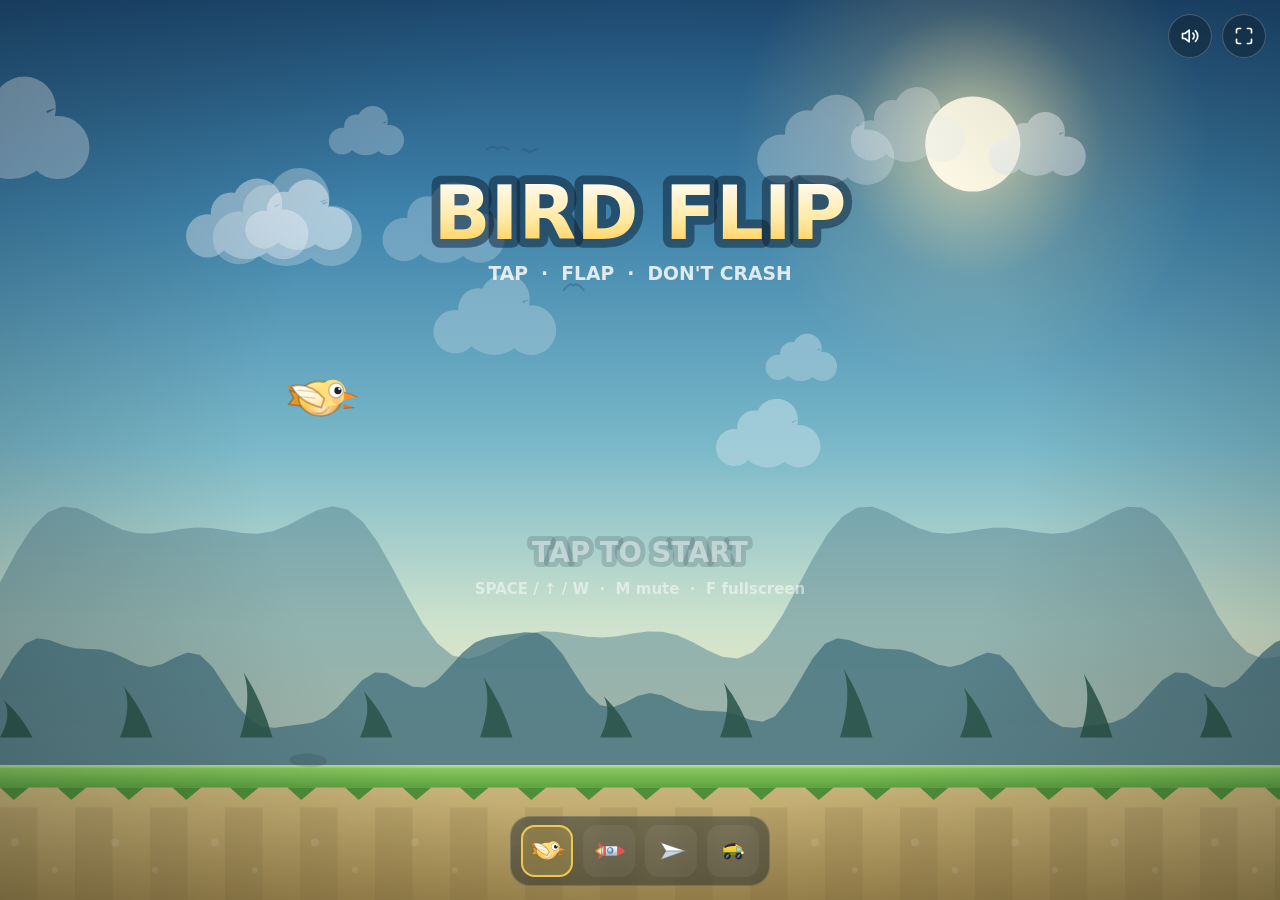
==== index.html @ 8ccc622d "feat: floaty glide physics — gentle sink, small taps hold altitude" ====
<!DOCTYPE html>
<html lang="en">
<head>
<meta charset="utf-8" />
<meta name="viewport" content="width=device-width, initial-scale=1, maximum-scale=1, user-scalable=no, viewport-fit=cover" />
<meta name="theme-color" content="#0d1b2a" />
<meta name="apple-mobile-web-app-capable" content="yes" />
<meta name="mobile-web-app-capable" content="yes" />
<meta name="apple-mobile-web-app-status-bar-style" content="black-translucent" />
<title>Bird Flip</title>
<style>
  * { margin: 0; padding: 0; box-sizing: border-box; -webkit-tap-highlight-color: transparent; }
  html, body {
    width: 100%; height: 100%; overflow: hidden;
    background: #0d1b2a; position: fixed; inset: 0;
    overscroll-behavior: none; touch-action: none;
    font-family: ui-rounded, "Segoe UI", system-ui, -apple-system, sans-serif;
    user-select: none; -webkit-user-select: none;
  }
  canvas#game { display: block; position: absolute; inset: 0; width: 100%; height: 100%; touch-action: none; }

  .ui {
    position: absolute; top: 0; right: 0; z-index: 5; display: flex; gap: 10px;
    padding: calc(env(safe-area-inset-top, 0px) + 14px) calc(env(safe-area-inset-right, 0px) + 14px) 0 0;
  }
  .btn {
    width: 44px; height: 44px; border-radius: 50%;
    border: 1px solid rgba(255,255,255,.22);
    background: rgba(12, 24, 38, .42);
    backdrop-filter: blur(10px); -webkit-backdrop-filter: blur(10px);
    color: #fff; display: grid; place-items: center; cursor: pointer; padding: 0;
    transition: transform .12s ease, background .2s ease;
  }
  .btn:hover { background: rgba(12, 24, 38, .62); }
  .btn:active { transform: scale(.92); }
  .btn svg { width: 20px; height: 20px; display: block; }
  .btn .off { display: none; }
  .btn.muted .on { display: none; }
  .btn.muted .off { display: block; }

  /* character picker */
  #skins {
    position: absolute; z-index: 6; left: 50%; transform: translateX(-50%);
    bottom: calc(env(safe-area-inset-bottom, 0px) + 14px);
    display: flex; gap: 10px; padding: 8px 10px;
    border-radius: 20px;
    background: rgba(10, 24, 40, .42);
    border: 1px solid rgba(255,255,255,.16);
    backdrop-filter: blur(10px); -webkit-backdrop-filter: blur(10px);
    transition: opacity .25s ease, transform .25s ease;
  }
  #skins.hidden { opacity: 0; pointer-events: none; transform: translateX(-50%) translateY(12px); }
  #skins button {
    width: 52px; height: 52px; padding: 0; border: none; border-radius: 14px;
    background: rgba(255,255,255,.06); cursor: pointer;
    display: grid; place-items: center;
    transition: background .18s ease, box-shadow .18s ease, transform .12s ease;
  }
  #skins button canvas { width: 46px; height: 46px; display: block; }
  #skins button:active { transform: scale(.94); }
  #skins button.active {
    background: rgba(255, 214, 87, .22);
    box-shadow: inset 0 0 0 2px rgba(255, 214, 87, .85);
  }
</style>
</head>
<body>
<canvas id="game"></canvas>

<div class="ui">
  <button class="btn" id="soundBtn" aria-label="Toggle sound" title="Sound (M)">
    <svg class="on" viewBox="0 0 24 24" fill="none" stroke="currentColor" stroke-width="2" stroke-linecap="round" stroke-linejoin="round"><path d="M11 5 6 9H3v6h3l5 4V5z"/><path d="M15.5 8.5a5 5 0 0 1 0 7"/><path d="M18.5 5.5a9 9 0 0 1 0 13"/></svg>
    <svg class="off" viewBox="0 0 24 24" fill="none" stroke="currentColor" stroke-width="2" stroke-linecap="round" stroke-linejoin="round"><path d="M11 5 6 9H3v6h3l5 4V5z"/><path d="m16 9 5 6"/><path d="m21 9-5 6"/></svg>
  </button>
  <button class="btn" id="fsBtn" aria-label="Toggle fullscreen" title="Fullscreen (F)">
    <svg class="on" viewBox="0 0 24 24" fill="none" stroke="currentColor" stroke-width="2" stroke-linecap="round" stroke-linejoin="round"><path d="M8 3H5a2 2 0 0 0-2 2v3"/><path d="M16 3h3a2 2 0 0 1 2 2v3"/><path d="M8 21H5a2 2 0 0 1-2-2v-3"/><path d="M16 21h3a2 2 0 0 0 2-2v-3"/></svg>
  </button>
</div>

<div id="skins"></div>

<script>
(() => {
  "use strict";

  /* ============================================================
     Bird Flip — one file, full screen, fixed-timestep physics,
     and four switchable characters that all fly on the same rules.

     World: virtual space 720 units tall. Width follows the viewport
     aspect ratio, so the canvas always fills the screen edge to edge.
     Physics runs at a fixed 240 Hz, rendering once per frame.
     ============================================================ */

  const cvs = document.getElementById("game");
  const ctx = cvs.getContext("2d", { alpha: false });

  const VH = 720;
  let VW = 420;
  let scale = 1;
  const DPR = Math.min(window.devicePixelRatio || 1, 2.5);

  const GROUND_H = 108;
  let FLOOR_Y = VH - GROUND_H;

  /* ---------------------------------------------------------- tuning */
  const GRAVITY    = 640;    // light gravity: the character glides, it does not plummet
  const FLAP       = -305;   // a gentle lift, so a few taps keep you up
  const MAX_FALL   = 330;    // slow terminal sink — you always have time to react
  const PIPE_W     = 78;
  const GAP        = 186;
  const SPACING    = 276;
  const BASE_SPEED = 205;
  const MAX_SPEED  = 320;
  const BIRD_R     = 15;

  /* ---------------------------------------------------------- characters
     Every character flies with identical physics — only the drawing,
     the tilt and the trail colour change. */
  const SKINS = [
    { id: "bird",   label: "BIRD",   rotMul: 1.00, bob: 1.0, trail: "255,255,255" },
    { id: "rocket", label: "ROCKET", rotMul: 0.85, bob: 0.4, trail: "220,226,232" },
    { id: "plane",  label: "PLANE",  rotMul: 1.15, bob: 0.9, trail: "255,255,255" },
    { id: "auto",   label: "AUTO",   rotMul: 0.45, bob: 0.3, trail: "206,182,140" },
  ];

  /* ---------------------------------------------------------- state */
  const bird = {
    x: 130,
    y: VH * 0.44,
    vy: 0,
    rot: 0,
    wingPhase: 0,
    wingAmp: 1,
    boost: 0,
    squash: 0,
    blink: 0,
    blinkTimer: 2.6,
    tail: 0,
  };

  const G = {
    state: "ready",
    t: 0,
    score: 0,
    best: Number(localStorage.getItem("birdflip_best") || 0) | 0,
    skin: 0,
    pipes: [],
    parts: [],
    clouds: [],
    farBirds: [],
    speed: BASE_SPEED,
    scroll: 0,
    shake: 0,
    flash: 0,
    overAt: 0,
    newBest: false,
    hudScore: 0,
  };

  try {
    const saved = localStorage.getItem("birdflip_skin");
    const idx = SKINS.findIndex((s) => s.id === saved);
    if (idx >= 0) G.skin = idx;
  } catch (e) {}

  /* ---------------------------------------------------------- resize */
  function resize() {
    const w = Math.max(1, window.innerWidth);
    const h = Math.max(1, window.innerHeight);
    scale = h / VH;
    VW = w / scale;
    FLOOR_Y = VH - GROUND_H;

    cvs.width = Math.round(w * DPR);
    cvs.height = Math.round(h * DPR);
    ctx.setTransform(scale * DPR, 0, 0, scale * DPR, 0, 0);
    ctx.imageSmoothingEnabled = true;
    ctx.imageSmoothingQuality = "high";

    bird.x = Math.max(108, Math.min(VW * 0.25, 290));
    makeScenery();
  }

  /* ---------------------------------------------------------- audio */
  let ac = null, master = null, NOISE = null, muted = false;
  try { muted = localStorage.getItem("birdflip_muted") === "1"; } catch (e) {}

  function initAudio() {
    if (ac) { if (ac.state === "suspended") ac.resume(); return; }
    const AC = window.AudioContext || window.webkitAudioContext;
    if (!AC) return;
    ac = new AC();
    master = ac.createGain();
    master.gain.value = 0.85;
    master.connect(ac.destination);

    const len = Math.floor(ac.sampleRate * 0.6);
    NOISE = ac.createBuffer(1, len, ac.sampleRate);
    const d = NOISE.getChannelData(0);
    for (let i = 0; i < len; i++) d[i] = Math.random() * 2 - 1;
  }

  function env(node, t, attack, decay, peak) {
    node.gain.setValueAtTime(0.0001, t);
    node.gain.exponentialRampToValueAtTime(Math.max(0.0002, peak), t + attack);
    node.gain.exponentialRampToValueAtTime(0.0001, t + attack + decay);
  }

  function sfxFlap() {
    if (!ac || muted) return;
    const t = ac.currentTime;
    const src = ac.createBufferSource(); src.buffer = NOISE;
    const bp = ac.createBiquadFilter();
    bp.type = "bandpass"; bp.Q.value = 1.0;
    bp.frequency.setValueAtTime(1600, t);
    bp.frequency.exponentialRampToValueAtTime(560, t + 0.19);
    const g = ac.createGain();
    env(g, t, 0.012, 0.16, 0.085);
    src.connect(bp).connect(g).connect(master);
    src.start(t); src.stop(t + 0.22);

    const o = ac.createOscillator(), og = ac.createGain();
    o.type = "sine";
    o.frequency.setValueAtTime(400, t);
    o.frequency.exponentialRampToValueAtTime(225, t + 0.15);
    env(og, t, 0.008, 0.14, 0.04);
    o.connect(og).connect(master);
    o.start(t); o.stop(t + 0.19);
  }

  function sfxScore(streak) {
    if (!ac || muted) return;
    const t = ac.currentTime;
    const base = 880 * Math.pow(2, Math.min(streak, 8) / 24);
    [1, 1.5].forEach((mul, i) => {
      const o = ac.createOscillator(), g = ac.createGain();
      o.type = "sine";
      o.frequency.value = base * mul;
      env(g, t + i * 0.045, 0.006, 0.26, i ? 0.05 : 0.08);
      o.connect(g).connect(master);
      o.start(t + i * 0.045); o.stop(t + 0.4);
    });
  }

  function sfxHit() {
    if (!ac || muted) return;
    const t = ac.currentTime;
    const o = ac.createOscillator(), g = ac.createGain();
    o.type = "sine";
    o.frequency.setValueAtTime(210, t);
    o.frequency.exponentialRampToValueAtTime(46, t + 0.34);
    env(g, t, 0.006, 0.33, 0.17);
    o.connect(g).connect(master);
    o.start(t); o.stop(t + 0.44);

    const src = ac.createBufferSource(); src.buffer = NOISE;
    const lp = ac.createBiquadFilter(); lp.type = "lowpass"; lp.frequency.value = 1300;
    const ng = ac.createGain(); env(ng, t, 0.004, 0.2, 0.11);
    src.connect(lp).connect(ng).connect(master);
    src.start(t); src.stop(t + 0.28);
  }

  function sfxFall() {
    if (!ac || muted) return;
    const t = ac.currentTime;
    const o = ac.createOscillator(), g = ac.createGain();
    o.type = "triangle";
    o.frequency.setValueAtTime(540, t);
    o.frequency.exponentialRampToValueAtTime(115, t + 0.6);
    env(g, t, 0.02, 0.58, 0.045);
    o.connect(g).connect(master);
    o.start(t); o.stop(t + 0.68);
  }

  function sfxBest() {
    if (!ac || muted) return;
    const t0 = ac.currentTime;
    [0, 4, 7, 12].forEach((semi, i) => {
      const t = t0 + i * 0.09;
      const o = ac.createOscillator(), g = ac.createGain();
      o.type = "triangle";
      o.frequency.value = 523.25 * Math.pow(2, semi / 12);
      env(g, t, 0.01, 0.3, 0.065);
      o.connect(g).connect(master);
      o.start(t); o.stop(t + 0.42);
    });
  }

  // short click for the character picker
  function sfxTick() {
    if (!ac || muted) return;
    const t = ac.currentTime;
    const o = ac.createOscillator(), g = ac.createGain();
    o.type = "square";
    o.frequency.value = 760;
    env(g, t, 0.004, 0.06, 0.035);
    o.connect(g).connect(master);
    o.start(t); o.stop(t + 0.09);
  }

  /* ---------------------------------------------------------- scenery */
  function makeScenery() {
    G.clouds = [];
    const n = Math.round(VW / 135) + 4;
    for (let i = 0; i < n; i++) {
      G.clouds.push({
        x: Math.random() * VW,
        y: 50 + Math.random() * 320,
        s: 0.6 + Math.random() * 1.0,
        v: 4 + Math.random() * 9,
        a: 0.26 + Math.random() * 0.4,
      });
    }
    G.farBirds = [];
    for (let i = 0; i < 3; i++) {
      G.farBirds.push({
        x: Math.random() * VW,
        y: 90 + Math.random() * 150,
        s: 0.5 + Math.random() * 0.6,
        v: 12 + Math.random() * 14,
        ph: Math.random() * 6.28,
      });
    }
  }

  /* ---------------------------------------------------------- gameplay */
  function spawnPipe(x) {
    const margin = 74;
    const min = margin + GAP / 2;
    const max = FLOOR_Y - margin - GAP / 2;
    G.pipes.push({ x, gapY: min + Math.random() * (max - min), passed: false, seed: Math.random() });
  }

  function reset() {
    bird.y = VH * 0.44;
    bird.vy = 0;
    bird.rot = 0;
    bird.boost = 0;
    bird.squash = 0;
    G.score = 0; G.hudScore = 0;
    G.pipes = []; G.parts = [];
    G.speed = BASE_SPEED;
    G.scroll = 0;
    G.shake = 0; G.flash = 0;
    G.t = 0; G.newBest = false;
    const n = Math.ceil(VW / SPACING) + 2;
    for (let i = 0; i < n; i++) spawnPipe(VW + 150 + i * SPACING);
  }

  function flap() {
    initAudio();
    if (G.state === "ready") {
      G.state = "play";
      reset();
      bird.vy = FLAP;
    } else if (G.state === "play") {
      bird.vy = FLAP;
    } else if (G.state === "over" && G.t - G.overAt > 0.5) {
      G.state = "ready";
      reset();
      return;
    }
    if (G.state === "play") {
      bird.boost = 1;
      bird.squash = 1;
      for (let i = 0; i < 4; i++) puff();
      sfxFlap();
    }
  }

  function puff() {
    const skin = SKINS[G.skin];
    G.parts.push({
      kind: "puff",
      x: bird.x - 13 + Math.random() * 6,
      y: bird.y + 9 + Math.random() * 8,
      vx: -60 - Math.random() * 80,
      vy: (Math.random() - 0.5) * 60,
      life: 0.5, max: 0.5,
      r: 2.5 + Math.random() * 3.5,
      col: skin.trail,
      rot: 0, spin: 0,
    });
  }

  function burst(x, y) {
    const skin = SKINS[G.skin];
    for (let i = 0; i < 26; i++) {
      const a = Math.random() * Math.PI * 2, sp = 70 + Math.random() * 290;
      G.parts.push({
        kind: "feather", x, y,
        vx: Math.cos(a) * sp,
        vy: Math.sin(a) * sp - 90,
        life: 1.1, max: 1.1,
        r: 2.5 + Math.random() * 3.5,
        col: skin.trail,
        rot: Math.random() * 6.28,
        spin: (Math.random() - 0.5) * 9,
      });
    }
  }

  function sparks(x, y) {
    for (let i = 0; i < 9; i++) {
      G.parts.push({
        kind: "spark", x, y,
        vx: 25 + Math.random() * 110,
        vy: (Math.random() - 0.5) * 180,
        life: 0.55, max: 0.55,
        r: 1.6 + Math.random() * 2.4,
        rot: 0, spin: 0,
      });
    }
  }

  function die() {
    if (G.state !== "play") return;
    G.state = "over";
    G.overAt = G.t;
    G.shake = 16;
    G.flash = 1;
    sfxHit();
    setTimeout(sfxFall, 120);
    burst(bird.x, bird.y);
    if (G.score > G.best) {
      G.best = G.score;
      G.newBest = true;
      try { localStorage.setItem("birdflip_best", String(G.best)); } catch (e) {}
      setTimeout(sfxBest, 420);
    }
  }

  function circleHitsRect(cx, cy, cr, rx, ry, rw, rh) {
    if (rh <= 0) return false;
    const nx = Math.max(rx, Math.min(cx, rx + rw));
    const ny = Math.max(ry, Math.min(cy, ry + rh));
    const dx = cx - nx, dy = cy - ny;
    return dx * dx + dy * dy < cr * cr;
  }

  /* ---------------------------------------------------------- input */
  function tap(e) {
    if (e && e.cancelable) e.preventDefault();
    flap();
  }
  cvs.addEventListener("pointerdown", tap, { passive: false });

  window.addEventListener("keydown", (e) => {
    if (e.code === "Space" || e.code === "ArrowUp" || e.code === "KeyW") { e.preventDefault(); flap(); }
    else if (e.code === "KeyM") { toggleSound(); }
    else if (e.code === "KeyF") { toggleFullscreen(); }
    else if (e.code === "KeyR") { G.state = "ready"; reset(); }
    else if (e.code === "Digit1" || e.code === "Digit2" || e.code === "Digit3" || e.code === "Digit4") {
      selectSkin(Number(e.code.slice(5)) - 1);
    }
  });

  document.addEventListener("visibilitychange", () => {
    if (document.hidden && G.state === "play") { G.state = "ready"; reset(); }
  });

  /* ---------------------------------------------------------- buttons */
  const soundBtn = document.getElementById("soundBtn");
  const fsBtn = document.getElementById("fsBtn");
  const skinsBar = document.getElementById("skins");

  function toggleSound() {
    muted = !muted;
    soundBtn.classList.toggle("muted", muted);
    try { localStorage.setItem("birdflip_muted", muted ? "1" : "0"); } catch (e) {}
    if (!muted) { initAudio(); sfxScore(0); }
  }
  soundBtn.classList.toggle("muted", muted);
  soundBtn.addEventListener("click", (e) => { e.stopPropagation(); toggleSound(); });

  function toggleFullscreen() {
    const el = document.documentElement;
    if (!document.fullscreenElement && !document.webkitFullscreenElement) {
      const fn = el.requestFullscreen || el.webkitRequestFullscreen;
      if (fn) { const p = fn.call(el, { navigationUI: "hide" }); if (p && p.catch) p.catch(() => {}); }
    } else {
      const exit = document.exitFullscreen || document.webkitExitFullscreen;
      if (exit) { const p = exit.call(document); if (p && p.catch) p.catch(() => {}); }
    }
  }
  fsBtn.addEventListener("click", (e) => { e.stopPropagation(); toggleFullscreen(); });

  window.addEventListener("resize", resize);
  window.addEventListener("orientationchange", () => setTimeout(resize, 150));

  /* ---------------------------------------------------------- picker */
  const skinButtons = [];

  function buildPicker() {
    SKINS.forEach((skin, i) => {
      const b = document.createElement("button");
      b.type = "button";
      b.setAttribute("aria-label", skin.label);
      b.title = skin.label;
      const thumb = document.createElement("canvas");
      thumb.width = 92;
      thumb.height = 92;
      b.appendChild(thumb);
      b.addEventListener("pointerdown", (e) => e.stopPropagation());
      b.addEventListener("click", (e) => {
        e.stopPropagation();
        selectSkin(i);
      });
      skinsBar.appendChild(b);
      skinButtons.push({ btn: b, canvas: thumb });
      paintThumb(thumb, skin.id);
    });
    updatePickerActive();
  }

  function paintThumb(canvas, id) {
    const g = canvas.getContext("2d");
    g.setTransform(1, 0, 0, 1, 0, 0);
    g.clearRect(0, 0, canvas.width, canvas.height);
    g.save();
    g.translate(canvas.width / 2, canvas.height / 2);
    g.scale(1.25, 1.25);
    drawSkin(g, id, { phase: 1.1, boost: 0, blink: 0, vy: 0, tail: 0 });
    g.restore();
  }

  function selectSkin(i) {
    if (i < 0 || i >= SKINS.length || i === G.skin) return;
    G.skin = i;
    try { localStorage.setItem("birdflip_skin", SKINS[i].id); } catch (e) {}
    updatePickerActive();
    initAudio();
    sfxTick();
    // a little pop so the change is felt
    bird.boost = 0.6;
  }

  function updatePickerActive() {
    skinButtons.forEach((s, i) => s.btn.classList.toggle("active", i === G.skin));
  }

  function syncPickerVisibility() {
    const show = G.state === "ready" || G.state === "over";
    skinsBar.classList.toggle("hidden", !show);
  }

  buildPicker();

  /* ---------------------------------------------------------- update */
  const lerp = (a, b, t) => a + (b - a) * t;
  const clamp = (v, a, b) => (v < a ? a : v > b ? b : v);

  function update(dt) {
    G.t += dt;
    G.shake *= Math.pow(0.0015, dt);
    G.flash = Math.max(0, G.flash - dt * 3.4);

    const drift = G.state === "play" ? G.speed * 0.1 : 8;
    for (const c of G.clouds) {
      c.x -= (c.v + drift) * dt;
      if (c.x < -150 * c.s) {
        c.x = VW + 130;
        c.y = 50 + Math.random() * 320;
        c.s = 0.6 + Math.random() * 1.0;
        c.a = 0.26 + Math.random() * 0.4;
      }
    }
    for (const b of G.farBirds) {
      b.x -= (b.v + drift * 0.6) * dt;
      b.y += Math.sin(G.t * 1.7 + b.ph) * 6 * dt;
      if (b.x < -40) { b.x = VW + 40; b.y = 90 + Math.random() * 150; }
    }

    for (let i = G.parts.length - 1; i >= 0; i--) {
      const p = G.parts[i];
      p.life -= dt;
      if (p.life <= 0) { G.parts.splice(i, 1); continue; }
      p.x += p.vx * dt;
      p.y += p.vy * dt;
      if (p.kind === "feather") { p.vy += 520 * dt; p.vx *= 0.985; p.rot += p.spin * dt; }
      else if (p.kind === "puff") { p.vy += 220 * dt; p.vx *= 0.97; }
      else { p.vy += 640 * dt; }
    }

    // character animation, always running
    bird.blinkTimer -= dt;
    if (bird.blinkTimer <= 0) { bird.blink = 0.13; bird.blinkTimer = 2.2 + Math.random() * 3.4; }
    if (bird.blink > 0) bird.blink -= dt;

    bird.boost = Math.max(0, bird.boost - dt * 3.4);
    const beat = (G.state === "play" ? 5.6 : 3.1) + bird.boost * 7.0;
    bird.wingPhase += dt * Math.PI * 2 * beat;
    if (bird.wingPhase > Math.PI * 2) bird.wingPhase -= Math.PI * 2;
    bird.wingAmp = lerp(bird.wingAmp, 0.82 + bird.boost * 0.45, Math.min(1, dt * 14));
    bird.squash = Math.max(0, bird.squash - dt * 5.5);

    if (G.state === "ready") {
      bird.y = VH * 0.44 + Math.sin(G.t * 2.1) * 9;
      bird.rot = lerp(bird.rot, Math.sin(G.t * 2.1) * 0.1, Math.min(1, dt * 8));
      bird.tail = Math.sin(G.t * 2.6) * 0.1;
      return;
    }

    if (G.state === "over") {
      bird.vy = Math.min(bird.vy + GRAVITY * 2.6 * dt, 920);
      bird.y += bird.vy * dt;
      if (bird.y > FLOOR_Y - BIRD_R) {
        bird.y = FLOOR_Y - BIRD_R;
        if (bird.vy > 120) bird.vy *= -0.26; else bird.vy = 0;
      }
      bird.rot = Math.min(Math.PI / 2, bird.rot + dt * 4.2);
      return;
    }

    // flight
    bird.vy = Math.min(bird.vy + GRAVITY * dt, MAX_FALL);
    bird.y += bird.vy * dt;

    if (bird.vy < 0) {
      bird.rot = lerp(bird.rot, -0.40, Math.min(1, dt * 14));
    } else {
      bird.rot = Math.min(0.95, bird.rot + dt * (0.9 + (bird.vy / MAX_FALL) * 1.6));
    }
    bird.tail = clamp(-bird.vy * 0.0004, -0.12, 0.2) + Math.sin(G.t * 7) * 0.05;

    if (bird.y < BIRD_R) { bird.y = BIRD_R; bird.vy = Math.max(bird.vy, 0); }
    if (bird.y + BIRD_R >= FLOOR_Y) { bird.y = FLOOR_Y - BIRD_R; die(); return; }

    const targetSpeed = Math.min(MAX_SPEED, BASE_SPEED + G.score * 4);
    G.speed = lerp(G.speed, targetSpeed, Math.min(1, dt * 1.6));
    G.scroll += G.speed * dt;

    for (const p of G.pipes) p.x -= G.speed * dt;

    const last = G.pipes[G.pipes.length - 1];
    if (last && last.x < VW - SPACING) spawnPipe(last.x + SPACING);
    while (G.pipes.length && G.pipes[0].x + PIPE_W < -80) G.pipes.shift();

    for (const p of G.pipes) {
      if (!p.passed && p.x + PIPE_W < bird.x) {
        p.passed = true;
        G.score++;
        sfxScore(G.score);
        G.flash = Math.max(G.flash, 0.14);
        sparks(bird.x + 15, bird.y);
      }
      const topH = p.gapY - GAP / 2;
      const botY = p.gapY + GAP / 2;
      if (circleHitsRect(bird.x, bird.y, BIRD_R - 3, p.x, 0, PIPE_W, topH) ||
          circleHitsRect(bird.x, bird.y, BIRD_R - 3, p.x, botY, PIPE_W, FLOOR_Y - botY)) {
        die();
        return;
      }
    }

    if (G.hudScore < G.score) G.hudScore = Math.min(G.score, G.hudScore + dt * 20);
  }

  /* ---------------------------------------------------------- drawing helpers */
  function roundRect(g, x, y, w, h, r) {
    const rr = Math.min(r, Math.abs(w) / 2, Math.abs(h) / 2);
    g.beginPath();
    g.moveTo(x + rr, y);
    g.arcTo(x + w, y, x + w, y + h, rr);
    g.arcTo(x + w, y + h, x, y + h, rr);
    g.arcTo(x, y + h, x, y, rr);
    g.arcTo(x, y, x + w, y, rr);
    g.closePath();
  }

  function drawSky() {
    const sky = ctx.createLinearGradient(0, 0, 0, FLOOR_Y);
    sky.addColorStop(0.00, "#1e4b73");
    sky.addColorStop(0.28, "#3f83ab");
    sky.addColorStop(0.58, "#79b8c9");
    sky.addColorStop(0.82, "#cfe3cd");
    sky.addColorStop(1.00, "#f3e6bd");
    ctx.fillStyle = sky;
    ctx.fillRect(0, 0, VW, FLOOR_Y);

    const sx = VW * 0.76, sy = VH * 0.16;
    const halo = ctx.createRadialGradient(sx, sy, 4, sx, sy, 190);
    halo.addColorStop(0, "rgba(255,250,224,.95)");
    halo.addColorStop(0.18, "rgba(255,238,178,.55)");
    halo.addColorStop(0.55, "rgba(255,226,150,.16)");
    halo.addColorStop(1, "rgba(255,226,150,0)");
    ctx.fillStyle = halo;
    ctx.beginPath(); ctx.arc(sx, sy, 190, 0, Math.PI * 2); ctx.fill();
    ctx.fillStyle = "#fffbe8";
    ctx.beginPath(); ctx.arc(sx, sy, 38, 0, Math.PI * 2); ctx.fill();
  }

  function drawCloud(x, y, s, a) {
    ctx.save();
    ctx.globalAlpha = a;
    const g = ctx.createLinearGradient(0, y - 30 * s, 0, y + 22 * s);
    g.addColorStop(0, "#ffffff");
    g.addColorStop(1, "#dfeaf2");
    ctx.fillStyle = g;
    ctx.beginPath();
    ctx.arc(x, y, 22 * s, 0, Math.PI * 2);
    ctx.arc(x + 24 * s, y + 6 * s, 16 * s, 0, Math.PI * 2);
    ctx.arc(x - 25 * s, y + 7 * s, 14 * s, 0, Math.PI * 2);
    ctx.arc(x + 7 * s, y - 14 * s, 16 * s, 0, Math.PI * 2);
    ctx.arc(x - 10 * s, y - 8 * s, 13 * s, 0, Math.PI * 2);
    ctx.fill();
    ctx.restore();
  }

  function drawFarBirds() {
    ctx.save();
    ctx.strokeStyle = "rgba(40,74,96,.30)";
    ctx.lineWidth = 1.6;
    ctx.lineCap = "round";
    for (const b of G.farBirds) {
      const f = Math.sin(G.t * 7 + b.ph) * 4 * b.s;
      ctx.beginPath();
      ctx.moveTo(b.x - 8 * b.s, b.y + f);
      ctx.quadraticCurveTo(b.x - 3 * b.s, b.y - 3 * b.s, b.x, b.y);
      ctx.quadraticCurveTo(b.x + 3 * b.s, b.y - 3 * b.s, b.x + 8 * b.s, b.y + f);
      ctx.stroke();
    }
    ctx.restore();
  }

  const HILL_T = 640;

  function ridgeY(x, off, base, a1, k1, a2, k2, a3, k3) {
    const u = ((x + off) / HILL_T) * Math.PI * 2;
    return base - a1 * Math.sin(u * k1) - a2 * Math.sin(u * k2) - a3 * Math.sin(u * k3);
  }

  function drawHills() {
    const off = G.scroll;

    ctx.fillStyle = "rgba(96,140,152,.55)";
    ctx.beginPath();
    ctx.moveTo(-10, FLOOR_Y);
    for (let x = -10; x <= VW + 10; x += 12) {
      ctx.lineTo(x, ridgeY(x, off * 0.22, FLOOR_Y - 146, 58, 1, 26, 3, 12, 5));
    }
    ctx.lineTo(VW + 10, FLOOR_Y);
    ctx.closePath(); ctx.fill();

    ctx.fillStyle = "rgba(64,110,124,.72)";
    ctx.beginPath();
    ctx.moveTo(-10, FLOOR_Y);
    for (let x = -10; x <= VW + 10; x += 10) {
      ctx.lineTo(x, ridgeY(x, off * 0.46, FLOOR_Y - 68, 30, 2, 14, 5, 6, 9));
    }
    ctx.lineTo(VW + 10, FLOOR_Y);
    ctx.closePath(); ctx.fill();

    const step = 96;
    const s = off * 0.78;
    const startIdx = Math.floor(s / step);
    ctx.fillStyle = "rgba(42,84,72,.85)";
    const base = FLOOR_Y - 22;
    for (let i = -1; i <= VW / step + 2; i++) {
      const wi = startIdx + i;
      const tx = wi * step - s;
      const h = 30 + Math.abs((wi * 37) % 26);
      ctx.beginPath();
      ctx.moveTo(tx, base);
      ctx.quadraticCurveTo(tx + 10, base - h * 0.6, tx + 3, base - h);
      ctx.quadraticCurveTo(tx + 18, base - h * 0.55, tx + 26, base);
      ctx.closePath();
      ctx.fill();
    }
  }

  function drawPipes() {
    for (const p of G.pipes) {
      const topH = p.gapY - GAP / 2;
      const botY = p.gapY + GAP / 2;
      drawPipe(p.x, 0, topH, true, p.seed);
      drawPipe(p.x, botY, FLOOR_Y - botY, false, p.seed);
    }
  }

  function drawPipe(x, y, h, isTop, seed) {
    if (h <= 0) return;

    const g = ctx.createLinearGradient(x, 0, x + PIPE_W, 0);
    g.addColorStop(0.00, "#2e6f3c");
    g.addColorStop(0.16, "#4f9b4e");
    g.addColorStop(0.42, "#8ecf72");
    g.addColorStop(0.62, "#5fa955");
    g.addColorStop(0.86, "#37743c");
    g.addColorStop(1.00, "#1f5129");
    ctx.fillStyle = g;
    ctx.fillRect(x, y, PIPE_W, h);

    ctx.fillStyle = "rgba(255,255,255,.14)";
    ctx.fillRect(x + 9, y, 7, h);
    ctx.fillStyle = "rgba(0,0,0,.20)";
    ctx.fillRect(x + PIPE_W - 15, y, 8, h);

    ctx.fillStyle = "rgba(0,0,0,.055)";
    for (let ty = y + 40 + seed * 40; ty < y + h; ty += 74) ctx.fillRect(x, ty, PIPE_W, 3);

    ctx.strokeStyle = "rgba(16,46,24,.9)";
    ctx.lineWidth = 3;
    ctx.strokeRect(x + 1.5, y - 2, PIPE_W - 3, h + 4);

    const capH = 30, capW = PIPE_W + 14, capX = x - 7;
    const capY = isTop ? y + h - capH : y;
    const cg = ctx.createLinearGradient(capX, 0, capX + capW, 0);
    cg.addColorStop(0.00, "#2f7440");
    cg.addColorStop(0.18, "#59a851");
    cg.addColorStop(0.44, "#9ad97c");
    cg.addColorStop(0.66, "#63ae56");
    cg.addColorStop(0.88, "#3a7a3f");
    cg.addColorStop(1.00, "#21562b");
    ctx.fillStyle = cg;
    roundRect(ctx, capX, capY, capW, capH, 7);
    ctx.fill();
    ctx.strokeStyle = "rgba(16,46,24,.95)";
    ctx.lineWidth = 3;
    ctx.stroke();
    ctx.fillStyle = "rgba(255,255,255,.22)";
    roundRect(ctx, capX + 9, capY + 5, 6, capH - 10, 3);
    ctx.fill();

    ctx.save();
    ctx.globalAlpha = 0.12;
    ctx.fillStyle = "#000";
    ctx.fillRect(x + PIPE_W, isTop ? y + h - capH : y + capH, 7, isTop ? capH : h - capH);
    ctx.restore();
  }

  function drawGround() {
    const g = ctx.createLinearGradient(0, FLOOR_Y, 0, VH);
    g.addColorStop(0, "#e0cd92");
    g.addColorStop(0.10, "#cdb87c");
    g.addColorStop(1, "#9c854e");
    ctx.fillStyle = g;
    ctx.fillRect(0, FLOOR_Y, VW, GROUND_H);

    const gg = ctx.createLinearGradient(0, FLOOR_Y, 0, FLOOR_Y + 18);
    gg.addColorStop(0, "#8fce62");
    gg.addColorStop(1, "#5da341");
    ctx.fillStyle = gg;
    ctx.fillRect(0, FLOOR_Y, VW, 18);

    const bOff = G.scroll % 46;
    ctx.fillStyle = "#4f8f38";
    for (let x = -bOff; x < VW + 46; x += 46) {
      ctx.beginPath();
      ctx.moveTo(x, FLOOR_Y + 18);
      ctx.lineTo(x + 23, FLOOR_Y + 18);
      ctx.lineTo(x + 11, FLOOR_Y + 28);
      ctx.closePath();
      ctx.fill();
    }

    const sOff = (G.scroll * 1.5) % 60;
    ctx.fillStyle = "rgba(120,100,56,.16)";
    for (let x = -sOff; x < VW + 60; x += 60) ctx.fillRect(x, FLOOR_Y + 34, 30, GROUND_H - 34);

    const dOff = (G.scroll * 2.1) % 80;
    ctx.fillStyle = "rgba(255,255,255,.10)";
    for (let x = -dOff; x < VW + 80; x += 80) {
      ctx.beginPath();
      ctx.arc(x + 12, FLOOR_Y + 62, 3.2, 0, Math.PI * 2);
      ctx.arc(x + 44, FLOOR_Y + 84, 2.4, 0, Math.PI * 2);
      ctx.fill();
    }

    ctx.fillStyle = "rgba(255,255,255,.28)";
    ctx.fillRect(0, FLOOR_Y, VW, 2);
  }

  function drawParticles(layer) {
    for (const p of G.parts) {
      const a = Math.max(0, p.life / p.max);
      if (layer === "back" && p.kind !== "puff") continue;
      if (layer === "front" && p.kind === "puff") continue;

      if (p.kind === "puff") {
        ctx.fillStyle = "rgba(" + (p.col || "255,255,255") + "," + (a * 0.5).toFixed(3) + ")";
        ctx.beginPath();
        ctx.arc(p.x, p.y, p.r * (1.4 - a * 0.5), 0, Math.PI * 2);
        ctx.fill();
      } else if (p.kind === "spark") {
        ctx.fillStyle = "rgba(255,224,132," + a.toFixed(3) + ")";
        ctx.beginPath();
        ctx.arc(p.x, p.y, p.r * a, 0, Math.PI * 2);
        ctx.fill();
      } else {
        ctx.save();
        ctx.translate(p.x, p.y);
        ctx.rotate(p.rot);
        ctx.globalAlpha = a;
        ctx.fillStyle = a > 0.5 ? "#ffd873" : "#f0a53a";
        ctx.beginPath();
        ctx.ellipse(0, 0, p.r * 1.9, p.r * 0.8, 0, 0, Math.PI * 2);
        ctx.fill();
        ctx.restore();
      }
    }
  }

  /* ============================================================
     Characters — every one is drawn around (0,0) facing right,
     roughly 36 units long, so they all sit in the same hitbox.
     ============================================================ */
  function drawSkin(g, id, s) {
    if (id === "rocket") return drawRocket(g, s);
    if (id === "plane") return drawPaperPlane(g, s);
    if (id === "auto") return drawAuto(g, s);
    return drawBirdSkin(g, s);
  }

  /* --- bird ------------------------------------------------------- */
  function drawBirdSkin(g, s) {
    const wingAngle = Math.sin(s.phase) * (0.82 + s.boost * 0.45) - 0.28;

    // back wing
    g.save();
    g.translate(-3, -1);
    g.rotate(wingAngle * 0.8 + 0.3);
    const bw = g.createLinearGradient(-13, -8, 5, 9);
    bw.addColorStop(0, "#d98b23");
    bw.addColorStop(1, "#b46a17");
    g.fillStyle = bw;
    g.beginPath();
    g.moveTo(2, 0);
    g.quadraticCurveTo(-16, -4, -24, 5);
    g.quadraticCurveTo(-14, 9, 2, 6);
    g.closePath();
    g.fill();
    g.restore();

    // tail
    g.save();
    g.translate(-12, 2);
    g.rotate(s.tail || 0);
    g.fillStyle = "#e09a2c";
    g.beginPath();
    g.moveTo(2, -4);
    g.lineTo(-12, -8);
    g.lineTo(-9, -2);
    g.lineTo(-13, 3);
    g.lineTo(2, 5);
    g.closePath();
    g.fill();
    g.strokeStyle = "rgba(140,80,16,.5)";
    g.lineWidth = 1.3;
    g.stroke();
    g.restore();

    // body
    const bg = g.createLinearGradient(-5, -16, 7, 16);
    bg.addColorStop(0.00, "#fff2b8");
    bg.addColorStop(0.30, "#ffdc72");
    bg.addColorStop(0.62, "#fcc244");
    bg.addColorStop(1.00, "#e0942a");
    g.fillStyle = bg;
    g.beginPath();
    g.ellipse(0, 0, 17, 13.6, 0, 0, Math.PI * 2);
    g.fill();
    g.strokeStyle = "rgba(150,88,20,.45)";
    g.lineWidth = 1.7;
    g.stroke();

    g.save();
    g.beginPath();
    g.ellipse(0, 0, 17, 13.6, 0, 0, Math.PI * 2);
    g.clip();
    const belly = g.createRadialGradient(2, 8, 2, 2, 8, 14);
    belly.addColorStop(0, "rgba(255,255,255,.62)");
    belly.addColorStop(1, "rgba(255,255,255,0)");
    g.fillStyle = belly;
    g.beginPath();
    g.ellipse(2, 7, 13, 8, 0, 0, Math.PI * 2);
    g.fill();
    g.restore();

    g.strokeStyle = "rgba(170,100,20,.2)";
    g.lineWidth = 1.3;
    g.beginPath(); g.arc(-2, 1, 11, 0.5, 1.9); g.stroke();
    g.beginPath(); g.arc(-1, 4, 8, 0.6, 1.8); g.stroke();

    // head
    g.fillStyle = "#ffe07f";
    g.beginPath(); g.arc(10, -5, 10.4, 0, Math.PI * 2); g.fill();
    g.fillStyle = "rgba(255,140,110,.32)";
    g.beginPath(); g.arc(13.5, 0.5, 3.8, 0, Math.PI * 2); g.fill();

    // eye
    const ex = 12.6, ey = -7;
    if (s.blink <= 0) {
      g.fillStyle = "#ffffff";
      g.beginPath(); g.arc(ex, ey, 5.9, 0, Math.PI * 2); g.fill();
      g.strokeStyle = "rgba(120,72,14,.35)";
      g.lineWidth = 1.1; g.stroke();

      const look = Math.max(-1, Math.min(1.6, (s.vy || 0) / 2600));
      g.fillStyle = "#20232b";
      g.beginPath(); g.arc(ex + 1.5, ey + look * 1.4, 2.9, 0, Math.PI * 2); g.fill();
      g.fillStyle = "rgba(255,255,255,.92)";
      g.beginPath(); g.arc(ex + 2.6, ey - 1.4 + look * 1.3, 1, 0, Math.PI * 2); g.fill();
    } else {
      g.strokeStyle = "#3a2a14";
      g.lineWidth = 2.1;
      g.lineCap = "round";
      g.beginPath(); g.arc(ex, ey, 5, 0.15, Math.PI - 0.15); g.stroke();
    }

    // beak
    const open = 1.8 + Math.sin(s.phase) * 1.6;
    g.fillStyle = "#ff9330";
    g.beginPath();
    g.moveTo(19, -6);
    g.lineTo(30, -2.4);
    g.lineTo(19, 0.4);
    g.closePath();
    g.fill();
    g.fillStyle = "#e8791f";
    g.beginPath();
    g.moveTo(19, 0.4 + open);
    g.lineTo(27.5, 3.2 + open);
    g.lineTo(19, 4.2 + open);
    g.closePath();
    g.fill();
    g.strokeStyle = "rgba(150,70,10,.45)";
    g.lineWidth = 1;
    g.beginPath();
    g.moveTo(19, -6); g.lineTo(30, -2.4);
    g.moveTo(19, 4.2 + open); g.lineTo(27.5, 3.2 + open);
    g.stroke();

    // front wing
    g.save();
    g.translate(0, 1);
    g.rotate(wingAngle);
    const fw = g.createLinearGradient(-15, -9, 7, 11);
    fw.addColorStop(0.00, "#ffffff");
    fw.addColorStop(0.45, "#fff4d2");
    fw.addColorStop(1.00, "#ffd67a");
    g.fillStyle = fw;
    g.beginPath();
    g.moveTo(3, -2);
    g.quadraticCurveTo(-13, -11, -25, -3);
    g.quadraticCurveTo(-15, 7, 3, 5.5);
    g.closePath();
    g.fill();
    g.strokeStyle = "rgba(160,96,18,.5)";
    g.lineWidth = 1.5;
    g.stroke();

    g.strokeStyle = "rgba(180,116,26,.3)";
    g.lineWidth = 1.1;
    g.beginPath();
    g.moveTo(-4, -4.5); g.quadraticCurveTo(-14, -3.6, -20, -1);
    g.moveTo(-4, 0); g.quadraticCurveTo(-13, 1.8, -18, 3.6);
    g.stroke();
    g.restore();
  }

  /* --- rocket ----------------------------------------------------- */
  function drawRocket(g, s) {
    const flick = 0.7 + Math.sin(s.phase * 2.6) * 0.18 + s.boost * 0.55;
    const flameLen = 15 * flick;

    // exhaust flame
    const fg = g.createLinearGradient(-14 - flameLen, 0, -12, 0);
    fg.addColorStop(0, "rgba(255,120,40,0)");
    fg.addColorStop(0.45, "rgba(255,150,50,.85)");
    fg.addColorStop(1, "rgba(255,226,120,1)");
    g.fillStyle = fg;
    g.beginPath();
    g.moveTo(-12, -6);
    g.quadraticCurveTo(-16 - flameLen * 0.6, -1, -12 - flameLen, 0);
    g.quadraticCurveTo(-16 - flameLen * 0.6, 1, -12, 6);
    g.closePath();
    g.fill();

    g.fillStyle = "rgba(255,255,235,.9)";
    g.beginPath();
    g.moveTo(-12, -3);
    g.quadraticCurveTo(-14 - flameLen * 0.4, 0, -12 - flameLen * 0.6, 0);
    g.quadraticCurveTo(-14 - flameLen * 0.4, 0, -12, 3);
    g.closePath();
    g.fill();

    // fins
    g.fillStyle = "#e2574c";
    g.beginPath();
    g.moveTo(-9, -7);
    g.lineTo(-17, -14);
    g.lineTo(-16, -5);
    g.closePath();
    g.fill();
    g.beginPath();
    g.moveTo(-9, 7);
    g.lineTo(-17, 14);
    g.lineTo(-16, 5);
    g.closePath();
    g.fill();

    // body
    const bg = g.createLinearGradient(0, -9, 0, 9);
    bg.addColorStop(0, "#fdfdff");
    bg.addColorStop(0.45, "#dfe4ea");
    bg.addColorStop(1, "#9aa4b1");
    g.fillStyle = bg;
    g.beginPath();
    g.moveTo(12, -8);
    g.lineTo(-10, -8);
    g.quadraticCurveTo(-14, 0, -10, 8);
    g.lineTo(12, 8);
    g.quadraticCurveTo(24, 3, 24, 0);
    g.quadraticCurveTo(24, -3, 12, -8);
    g.closePath();
    g.fill();
    g.strokeStyle = "rgba(90,104,120,.55)";
    g.lineWidth = 1.4;
    g.stroke();

    // nose cone
    g.fillStyle = "#e2574c";
    g.beginPath();
    g.moveTo(13, -8);
    g.quadraticCurveTo(25, -3, 25, 0);
    g.quadraticCurveTo(25, 3, 13, 8);
    g.closePath();
    g.fill();

    // window
    const wg = g.createRadialGradient(1, -3, 1, 1, -1, 5);
    wg.addColorStop(0, "#d8f2ff");
    wg.addColorStop(1, "#4b90b8");
    g.fillStyle = wg;
    g.beginPath(); g.arc(2, -1, 4.6, 0, Math.PI * 2); g.fill();
    g.strokeStyle = "rgba(70,96,120,.7)";
    g.lineWidth = 1.3; g.stroke();

    // band
    g.fillStyle = "#e2574c";
    g.fillRect(-9, -8, 4, 16);
  }

  /* --- paper plane ------------------------------------------------ */
  function drawPaperPlane(g, s) {
    const flutter = Math.sin(s.phase * 1.6) * 1.4;

    // shadowed lower fold
    g.fillStyle = "#c9d4de";
    g.beginPath();
    g.moveTo(22, 0);
    g.lineTo(-16, 12 + flutter);
    g.lineTo(-8, 0);
    g.closePath();
    g.fill();
    g.strokeStyle = "rgba(120,136,152,.7)";
    g.lineWidth = 1.2;
    g.stroke();

    // upper fold
    const pg = g.createLinearGradient(-16, -14, 22, 0);
    pg.addColorStop(0, "#ffffff");
    pg.addColorStop(1, "#eef3f8");
    g.fillStyle = pg;
    g.beginPath();
    g.moveTo(22, 0);
    g.lineTo(-16, -12 - flutter);
    g.lineTo(-8, 0);
    g.closePath();
    g.fill();
    g.strokeStyle = "rgba(120,136,152,.8)";
    g.lineWidth = 1.2;
    g.stroke();

    // centre crease
    g.strokeStyle = "rgba(140,158,176,.9)";
    g.lineWidth = 1.1;
    g.beginPath();
    g.moveTo(22, 0);
    g.lineTo(-8, 0);
    g.stroke();

    // small highlight
    g.fillStyle = "rgba(255,255,255,.9)";
    g.beginPath();
    g.moveTo(20, -1);
    g.lineTo(-10, -9 - flutter * 0.6);
    g.lineTo(-6, -1);
    g.closePath();
    g.fill();
  }

  /* --- auto-rickshaw ---------------------------------------------- */
  function drawAuto(g, s) {
    const spin = s.phase * 2;

    // wheels
    function wheel(cx, cy, r) {
      g.fillStyle = "#20242a";
      g.beginPath(); g.arc(cx, cy, r, 0, Math.PI * 2); g.fill();
      g.fillStyle = "#4a525c";
      g.beginPath(); g.arc(cx, cy, r * 0.45, 0, Math.PI * 2); g.fill();
      g.strokeStyle = "rgba(255,255,255,.45)";
      g.lineWidth = 1.4;
      g.beginPath();
      g.moveTo(cx + Math.cos(spin) * r * 0.7, cy + Math.sin(spin) * r * 0.7);
      g.lineTo(cx - Math.cos(spin) * r * 0.7, cy - Math.sin(spin) * r * 0.7);
      g.stroke();
    }

    // body
    const bg = g.createLinearGradient(0, -12, 0, 10);
    bg.addColorStop(0, "#ffe066");
    bg.addColorStop(0.6, "#f5c518");
    bg.addColorStop(1, "#d9a409");
    g.fillStyle = bg;
    g.beginPath();
    g.moveTo(-16, 6);
    g.lineTo(-16, -6);
    g.quadraticCurveTo(-10, -12, 4, -12);
    g.lineTo(14, -6);
    g.quadraticCurveTo(17, 0, 14, 6);
    g.closePath();
    g.fill();
    g.strokeStyle = "rgba(120,88,8,.6)";
    g.lineWidth = 1.5;
    g.stroke();

    // black roof
    g.fillStyle = "#262b31";
    g.beginPath();
    g.moveTo(-15, -6);
    g.quadraticCurveTo(-9, -12.5, 4, -12.5);
    g.lineTo(4, -8);
    g.quadraticCurveTo(-8, -8, -12, -5);
    g.closePath();
    g.fill();

    // windshield
    g.fillStyle = "rgba(150,210,235,.85)";
    g.beginPath();
    g.moveTo(6, -7.5);
    g.lineTo(13, -4);
    g.lineTo(13, 1);
    g.lineTo(6, 1);
    g.closePath();
    g.fill();
    g.strokeStyle = "rgba(90,120,140,.7)";
    g.lineWidth = 1;
    g.stroke();

    // green stripe
    g.fillStyle = "#2f7d4f";
    g.fillRect(-16, 2, 30, 2.4);

    // headlight
    g.fillStyle = "#fff6c8";
    g.beginPath(); g.arc(15, 2.6, 2.2, 0, Math.PI * 2); g.fill();

    wheel(-9, 8, 5.4);
    wheel(9, 8, 5.4);
  }

  /* --- the flying character -------------------------------------- */
  function drawPlayer() {
    const skin = SKINS[G.skin];
    const squash = bird.squash;
    const stretch = clamp(bird.vy / 3400, -0.08, 0.12);
    const sx = 1 + squash * 0.1 - stretch * 0.5;
    const sy = 1 - squash * 0.12 + stretch;
    const bob = Math.sin(bird.wingPhase) * 0.7 * skin.bob;

    ctx.save();
    ctx.translate(bird.x, bird.y + bob);
    ctx.rotate(bird.rot * skin.rotMul);

    // ground shadow
    const distToFloor = (FLOOR_Y - bird.y) / FLOOR_Y;
    ctx.save();
    ctx.globalAlpha = 0.15 * (1 - distToFloor * 0.6);
    ctx.fillStyle = "#000";
    ctx.beginPath();
    ctx.ellipse(2, FLOOR_Y - bird.y - 4, 18 * (1 - distToFloor * 0.35), 5.5, 0, 0, Math.PI * 2);
    ctx.fill();
    ctx.restore();

    ctx.scale(sx, sy);
    drawSkin(ctx, skin.id, {
      phase: bird.wingPhase,
      boost: bird.boost,
      blink: bird.blink,
      vy: bird.vy,
      tail: bird.tail,
    });
    ctx.restore();
  }

  /* ---------------------------------------------------------- HUD */
  function drawScore() {
    if (G.state === "ready") return;
    const s = String(Math.round(G.hudScore));
    ctx.save();
    ctx.textAlign = "center";
    ctx.textBaseline = "middle";
    ctx.font = "800 76px ui-rounded, Segoe UI, system-ui, sans-serif";
    ctx.lineJoin = "round";
    ctx.lineWidth = 12;
    ctx.strokeStyle = "rgba(14,28,44,.45)";
    ctx.strokeText(s, VW / 2, 128);
    ctx.fillStyle = "#ffffff";
    ctx.fillText(s, VW / 2, 128);
    ctx.restore();
  }

  function medal(score) {
    if (score >= 40) return { c1: "#f7f9fb", c2: "#b9c6d1", n: "PLATINUM" };
    if (score >= 25) return { c1: "#ffe89a", c2: "#d9a41f", n: "GOLD" };
    if (score >= 12) return { c1: "#f0f4f8", c2: "#a9b6c2", n: "SILVER" };
    if (score >= 5)  return { c1: "#f0c08a", c2: "#a86a2e", n: "BRONZE" };
    return null;
  }

  function drawTitle() {
    const cx = VW / 2;
    const skin = SKINS[G.skin];
    ctx.save();
    ctx.textAlign = "center";
    ctx.textBaseline = "middle";

    ctx.font = "900 60px ui-rounded, Segoe UI, system-ui, sans-serif";
    ctx.lineJoin = "round";
    ctx.lineWidth = 14;
    ctx.strokeStyle = "rgba(12,30,48,.5)";
    const title = skin.label + " FLIP";
    ctx.strokeText(title, cx, 176);
    const tg = ctx.createLinearGradient(0, 140, 0, 205);
    tg.addColorStop(0, "#ffffff");
    tg.addColorStop(0.55, "#ffe9a3");
    tg.addColorStop(1, "#ffc53d");
    ctx.fillStyle = tg;
    ctx.fillText(title, cx, 176);

    ctx.font = "700 15px ui-rounded, Segoe UI, system-ui, sans-serif";
    ctx.fillStyle = "rgba(255,255,255,.82)";
    ctx.fillText("TAP  ·  FLAP  ·  DON'T CRASH", cx, 220);

    if (G.best > 0) {
      const bw = 150, bh = 36, bx = cx - bw / 2, by = 246;
      ctx.fillStyle = "rgba(10,26,42,.42)";
      roundRect(ctx, bx, by, bw, bh, 18); ctx.fill();
      ctx.strokeStyle = "rgba(255,255,255,.18)"; ctx.lineWidth = 1.5; ctx.stroke();
      ctx.fillStyle = "#ffe9a3";
      ctx.font = "800 15px ui-rounded, Segoe UI, system-ui, sans-serif";
      ctx.fillText("BEST  " + G.best, cx, by + bh / 2 + 1);
    }

    const pulse = 0.5 + 0.5 * Math.sin(G.t * 3.2);
    ctx.globalAlpha = 0.45 + pulse * 0.55;
    ctx.font = "800 22px ui-rounded, Segoe UI, system-ui, sans-serif";
    ctx.fillStyle = "#ffffff";
    ctx.lineJoin = "round";
    ctx.lineWidth = 8;
    ctx.strokeStyle = "rgba(14,30,48,.35)";
    ctx.strokeText("TAP TO START", cx, FLOOR_Y - 168);
    ctx.fillText("TAP TO START", cx, FLOOR_Y - 168);
    ctx.globalAlpha = 1;

    ctx.font = "600 12px ui-rounded, Segoe UI, system-ui, sans-serif";
    ctx.fillStyle = "rgba(255,255,255,.5)";
    ctx.fillText("SPACE / ↑ / W  ·  M mute  ·  F fullscreen", cx, FLOOR_Y - 140);
    ctx.restore();
  }

  function drawOver() {
    const t = clamp((G.t - G.overAt) / 0.3, 0, 1);
    const e = 1 - Math.pow(1 - t, 3);

    ctx.save();
    ctx.globalAlpha = e * 0.35;
    ctx.fillStyle = "#08131f";
    ctx.fillRect(0, 0, VW, VH);
    ctx.restore();

    ctx.save();
    ctx.globalAlpha = e;
    ctx.translate(0, (1 - e) * 46);
    ctx.textAlign = "center";
    ctx.textBaseline = "middle";

    const cw = Math.min(340, VW - 48), ch = 250;
    const cx = (VW - cw) / 2, cy = VH * 0.2;

    ctx.fillStyle = "rgba(10,24,40,.8)";
    roundRect(ctx, cx, cy, cw, ch, 26); ctx.fill();
    ctx.strokeStyle = "rgba(255,255,255,.14)"; ctx.lineWidth = 2; ctx.stroke();

    ctx.font = "900 30px ui-rounded, Segoe UI, system-ui, sans-serif";
    ctx.fillStyle = G.newBest ? "#ffe9a3" : "#ffffff";
    ctx.fillText(G.newBest ? "NEW BEST!" : "GAME OVER", VW / 2, cy + 46);

    const m = medal(G.score);
    const mx = cx + 68, my = cy + 142;
    if (m) {
      const mg = ctx.createRadialGradient(mx - 8, my - 10, 4, mx, my, 34);
      mg.addColorStop(0, m.c1);
      mg.addColorStop(1, m.c2);
      ctx.fillStyle = mg;
      ctx.beginPath(); ctx.arc(mx, my, 30, 0, Math.PI * 2); ctx.fill();
      ctx.strokeStyle = "rgba(0,0,0,.28)"; ctx.lineWidth = 3; ctx.stroke();
      ctx.fillStyle = "rgba(255,255,255,.5)";
      ctx.beginPath(); ctx.ellipse(mx - 9, my - 11, 8, 5, -0.6, 0, Math.PI * 2); ctx.fill();
      ctx.fillStyle = "rgba(20,32,48,.9)";
      ctx.font = "800 9px ui-rounded, Segoe UI, system-ui, sans-serif";
      ctx.fillText(m.n, mx, my + 46);
    } else {
      ctx.strokeStyle = "rgba(255,255,255,.18)";
      ctx.setLineDash([6, 6]); ctx.lineWidth = 2;
      ctx.beginPath(); ctx.arc(mx, my, 30, 0, Math.PI * 2); ctx.stroke();
      ctx.setLineDash([]);
    }

    ctx.textAlign = "right";
    ctx.fillStyle = "rgba(255,255,255,.55)";
    ctx.font = "700 13px ui-rounded, Segoe UI, system-ui, sans-serif";
    ctx.fillText("SCORE", cx + cw - 44, cy + 116);
    ctx.fillText("BEST", cx + cw - 44, cy + 172);

    ctx.textAlign = "left";
    ctx.fillStyle = "#ffffff";
    ctx.font = "900 38px ui-rounded, Segoe UI, system-ui, sans-serif";
    ctx.fillText(String(G.score), cx + 124, cy + 124);
    ctx.fillStyle = "#ffd257";
    ctx.font = "900 28px ui-rounded, Segoe UI, system-ui, sans-serif";
    ctx.fillText(String(G.best), cx + 124, cy + 180);

    ctx.textAlign = "center";
    const pulse = 0.5 + 0.5 * Math.sin(G.t * 4);
    ctx.globalAlpha = e * (0.5 + pulse * 0.5);
    ctx.fillStyle = "#ffffff";
    ctx.font = "800 16px ui-rounded, Segoe UI, system-ui, sans-serif";
    ctx.fillText("TAP TO PLAY AGAIN", VW / 2, cy + ch + 36);
    ctx.restore();
  }

  function drawVignette() {
    const g = ctx.createRadialGradient(VW / 2, VH / 2, Math.min(VW, VH) * 0.42, VW / 2, VH / 2, Math.max(VW, VH) * 0.78);
    g.addColorStop(0, "rgba(0,0,0,0)");
    g.addColorStop(1, "rgba(4,12,22,.34)");
    ctx.fillStyle = g;
    ctx.fillRect(0, 0, VW, VH);
  }

  /* ---------------------------------------------------------- render */
  function render() {
    ctx.save();
    if (G.shake > 0.3) {
      ctx.translate((Math.random() - 0.5) * G.shake, (Math.random() - 0.5) * G.shake);
    }
    drawSky();
    for (const c of G.clouds) drawCloud(c.x, c.y, c.s, c.a);
    drawFarBirds();
    drawHills();
    drawPipes();
    drawGround();
    drawParticles("back");
    drawPlayer();
    drawParticles("front");
    ctx.restore();

    drawVignette();

    if (G.flash > 0.02) {
      ctx.fillStyle = "rgba(255,255,255," + (G.flash * 0.18).toFixed(3) + ")";
      ctx.fillRect(0, 0, VW, VH);
    }

    drawScore();
    if (G.state === "ready") drawTitle();
    if (G.state === "over") drawOver();
  }

  /* ---------------------------------------------------------- loop */
  const STEP = 1 / 240;
  let prev = performance.now();
  let acc = 0;
  let lastPickerState = null;

  function frame(now) {
    let dt = (now - prev) / 1000;
    prev = now;
    if (dt > 0.25) dt = 0.25;
    acc += dt;
    let guard = 0;
    while (acc >= STEP && guard++ < 60) {
      update(STEP);
      acc -= STEP;
    }
    if (guard >= 60) acc = 0;

    if (lastPickerState !== G.state) {
      lastPickerState = G.state;
      syncPickerVisibility();
    }

    render();
    requestAnimationFrame(frame);
  }

  resize();
  reset();
  syncPickerVisibility();
  requestAnimationFrame(frame);
})();
</script>
</body>
</html>
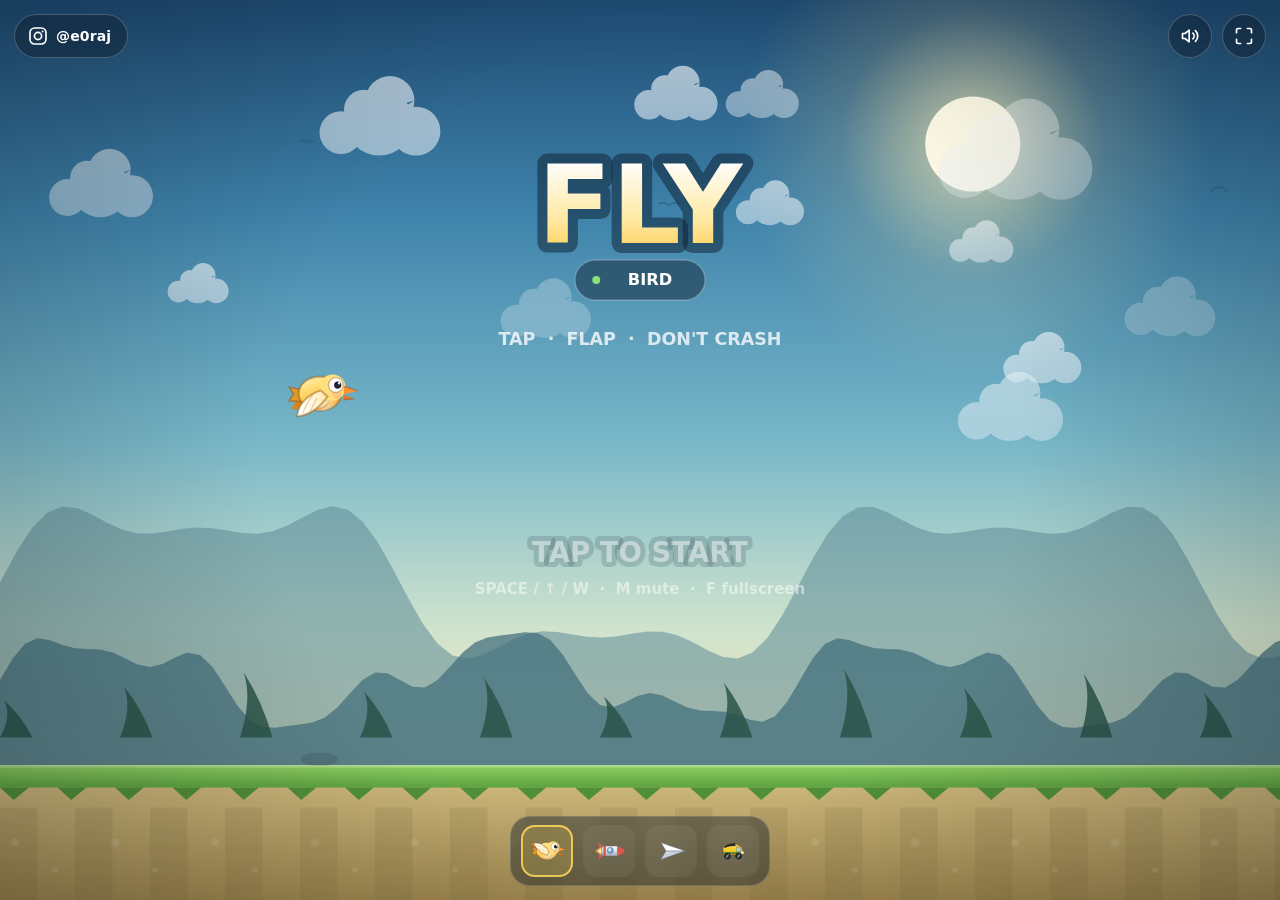
==== commit 600124bb: "feat: FLY wordmark, tap ripples, score pop, Instagram link" ====
--- a/index.html
+++ b/index.html
@@ -7,7 +7,7 @@
 <meta name="apple-mobile-web-app-capable" content="yes" />
 <meta name="mobile-web-app-capable" content="yes" />
 <meta name="apple-mobile-web-app-status-bar-style" content="black-translucent" />
-<title>Bird Flip</title>
+<title>Fly</title>
 <style>
   * { margin: 0; padding: 0; box-sizing: border-box; -webkit-tap-highlight-color: transparent; }
   html, body {
@@ -22,6 +22,27 @@
   .ui {
     position: absolute; top: 0; right: 0; z-index: 5; display: flex; gap: 10px;
     padding: calc(env(safe-area-inset-top, 0px) + 14px) calc(env(safe-area-inset-right, 0px) + 14px) 0 0;
+  }
+  .ui.left {
+    right: auto; left: 0;
+    padding: calc(env(safe-area-inset-top, 0px) + 14px) 0 0 calc(env(safe-area-inset-left, 0px) + 14px);
+  }
+  .pill {
+    display: inline-flex; align-items: center; gap: 8px;
+    height: 44px; padding: 0 16px 0 13px; border-radius: 22px;
+    border: 1px solid rgba(255,255,255,.22);
+    background: rgba(12,24,38,.42);
+    backdrop-filter: blur(10px); -webkit-backdrop-filter: blur(10px);
+    color: #fff; text-decoration: none;
+    font-size: 14px; font-weight: 700; letter-spacing: .01em;
+    transition: background .2s ease, transform .12s ease, border-color .2s ease;
+  }
+  .pill:hover { background: rgba(12,24,38,.62); border-color: rgba(255,255,255,.34); }
+  .pill:active { transform: scale(.95); }
+  .pill svg { width: 20px; height: 20px; display: block; }
+  @media (max-width: 430px) {
+    .pill span { display: none; }
+    .pill { width: 44px; padding: 0; justify-content: center; border-radius: 50%; }
   }
   .btn {
     width: 44px; height: 44px; border-radius: 50%;
@@ -66,6 +87,18 @@
 </head>
 <body>
 <canvas id="game"></canvas>
+
+<div class="ui left">
+  <a class="pill" href="https://instagram.com/e0raj" target="_blank" rel="noopener noreferrer"
+     aria-label="Instagram, @e0raj" title="@e0raj on Instagram">
+    <svg viewBox="0 0 24 24" fill="none" stroke="currentColor" stroke-width="2" stroke-linecap="round" stroke-linejoin="round">
+      <rect x="2.4" y="2.4" width="19.2" height="19.2" rx="5.6"/>
+      <circle cx="12" cy="12" r="4.3"/>
+      <circle cx="17.5" cy="6.5" r="1.15" fill="currentColor" stroke="none"/>
+    </svg>
+    <span>@e0raj</span>
+  </a>
+</div>
 
 <div class="ui">
   <button class="btn" id="soundBtn" aria-label="Toggle sound" title="Sound (M)">
@@ -156,6 +189,8 @@
     overAt: 0,
     newBest: false,
     hudScore: 0,
+    scorePop: 0,
+    ripples: [],
   };
 
   try {
@@ -338,8 +373,8 @@
     bird.rot = 0;
     bird.boost = 0;
     bird.squash = 0;
-    G.score = 0; G.hudScore = 0;
-    G.pipes = []; G.parts = [];
+    G.score = 0; G.hudScore = 0; G.scorePop = 0;
+    G.pipes = []; G.parts = []; G.ripples = [];
     G.speed = BASE_SPEED;
     G.scroll = 0;
     G.shake = 0; G.flash = 0;
@@ -443,6 +478,14 @@
   function tap(e) {
     if (e && e.cancelable) e.preventDefault();
     flap();
+    if (G.state === "play") {
+      const rect = cvs.getBoundingClientRect ? cvs.getBoundingClientRect() : null;
+      const rw = rect && rect.width ? rect.width : window.innerWidth;
+      const rh = rect && rect.height ? rect.height : window.innerHeight;
+      const px = e && typeof e.clientX === "number" ? (e.clientX - (rect ? rect.left : 0)) * (VW / rw) : bird.x;
+      const py = e && typeof e.clientY === "number" ? (e.clientY - (rect ? rect.top : 0)) * (VH / rh) : bird.y;
+      G.ripples.push({ x: px, y: py, life: 0.5, max: 0.5 });
+    }
   }
   cvs.addEventListener("pointerdown", tap, { passive: false });
 
@@ -555,6 +598,11 @@
     G.t += dt;
     G.shake *= Math.pow(0.0015, dt);
     G.flash = Math.max(0, G.flash - dt * 3.4);
+    G.scorePop = Math.max(0, G.scorePop - dt * 3.2);
+    for (let i = G.ripples.length - 1; i >= 0; i--) {
+      G.ripples[i].life -= dt;
+      if (G.ripples[i].life <= 0) G.ripples.splice(i, 1);
+    }
 
     const drift = G.state === "play" ? G.speed * 0.1 : 8;
     for (const c of G.clouds) {
@@ -643,6 +691,7 @@
         G.score++;
         sfxScore(G.score);
         G.flash = Math.max(G.flash, 0.14);
+        G.scorePop = 1;
         sparks(bird.x + 15, bird.y);
       }
       const topH = p.gapY - GAP / 2;
@@ -1301,17 +1350,32 @@
   function drawScore() {
     if (G.state === "ready") return;
     const s = String(Math.round(G.hudScore));
+    const pop = 1 + G.scorePop * 0.15;
     ctx.save();
+    ctx.translate(VW / 2, 128);
+    ctx.scale(pop, pop);
     ctx.textAlign = "center";
     ctx.textBaseline = "middle";
     ctx.font = "800 76px ui-rounded, Segoe UI, system-ui, sans-serif";
     ctx.lineJoin = "round";
     ctx.lineWidth = 12;
     ctx.strokeStyle = "rgba(14,28,44,.45)";
-    ctx.strokeText(s, VW / 2, 128);
+    ctx.strokeText(s, 0, 0);
     ctx.fillStyle = "#ffffff";
-    ctx.fillText(s, VW / 2, 128);
+    ctx.fillText(s, 0, 0);
     ctx.restore();
+  }
+
+  function drawRipples() {
+    for (const r of G.ripples) {
+      const a = Math.max(0, r.life / r.max);
+      const rad = 8 + (1 - a) * 42;
+      ctx.strokeStyle = "rgba(255,255,255," + (a * 0.35).toFixed(3) + ")";
+      ctx.lineWidth = 2 + a * 2;
+      ctx.beginPath();
+      ctx.arc(r.x, r.y, rad, 0, Math.PI * 2);
+      ctx.stroke();
+    }
   }
 
   function medal(score) {
@@ -1329,25 +1393,43 @@
     ctx.textAlign = "center";
     ctx.textBaseline = "middle";
 
-    ctx.font = "900 60px ui-rounded, Segoe UI, system-ui, sans-serif";
+    // wordmark, breathing very slightly
+    const breathe = 1 + Math.sin(G.t * 1.5) * 0.012;
+    ctx.save();
+    ctx.translate(cx, 172);
+    ctx.scale(breathe, breathe);
+    ctx.font = "900 86px ui-rounded, Segoe UI, system-ui, sans-serif";
     ctx.lineJoin = "round";
-    ctx.lineWidth = 14;
+    ctx.lineWidth = 16;
     ctx.strokeStyle = "rgba(12,30,48,.5)";
-    const title = skin.label + " FLIP";
-    ctx.strokeText(title, cx, 176);
-    const tg = ctx.createLinearGradient(0, 140, 0, 205);
+    ctx.strokeText("FLY", 0, 0);
+    const tg = ctx.createLinearGradient(0, -44, 0, 42);
     tg.addColorStop(0, "#ffffff");
     tg.addColorStop(0.55, "#ffe9a3");
     tg.addColorStop(1, "#ffc53d");
     ctx.fillStyle = tg;
-    ctx.fillText(title, cx, 176);
-
-    ctx.font = "700 15px ui-rounded, Segoe UI, system-ui, sans-serif";
-    ctx.fillStyle = "rgba(255,255,255,.82)";
-    ctx.fillText("TAP  ·  FLAP  ·  DON'T CRASH", cx, 220);
+    ctx.fillText("FLY", 0, 0);
+    ctx.restore();
+
+    // which character is flying
+    ctx.font = "800 13px ui-rounded, Segoe UI, system-ui, sans-serif";
+    const label = skin.label;
+    const bw2 = Math.max(104, ctx.measureText(label).width + 44), bh2 = 32;
+    const bx2 = cx - bw2 / 2, by2 = 224 - bh2 / 2;
+    ctx.fillStyle = "rgba(10,26,42,.46)";
+    roundRect(ctx, bx2, by2, bw2, bh2, 16); ctx.fill();
+    ctx.strokeStyle = "rgba(255,255,255,.2)"; ctx.lineWidth = 1.4; ctx.stroke();
+    ctx.fillStyle = "#8ce07a";
+    ctx.beginPath(); ctx.arc(bx2 + 17, by2 + bh2 / 2, 3.2, 0, Math.PI * 2); ctx.fill();
+    ctx.fillStyle = "#ffffff";
+    ctx.fillText(label, bx2 + bw2 / 2 + 8, by2 + bh2 / 2 + 1);
+
+    ctx.font = "700 14px ui-rounded, Segoe UI, system-ui, sans-serif";
+    ctx.fillStyle = "rgba(255,255,255,.78)";
+    ctx.fillText("TAP  ·  FLAP  ·  DON'T CRASH", cx, 272);
 
     if (G.best > 0) {
-      const bw = 150, bh = 36, bx = cx - bw / 2, by = 246;
+      const bw = 150, bh = 36, bx = cx - bw / 2, by = 296;
       ctx.fillStyle = "rgba(10,26,42,.42)";
       roundRect(ctx, bx, by, bw, bh, 18); ctx.fill();
       ctx.strokeStyle = "rgba(255,255,255,.18)"; ctx.lineWidth = 1.5; ctx.stroke();
@@ -1467,6 +1549,7 @@
     drawParticles("back");
     drawPlayer();
     drawParticles("front");
+    drawRipples();
     ctx.restore();
 
     drawVignette();
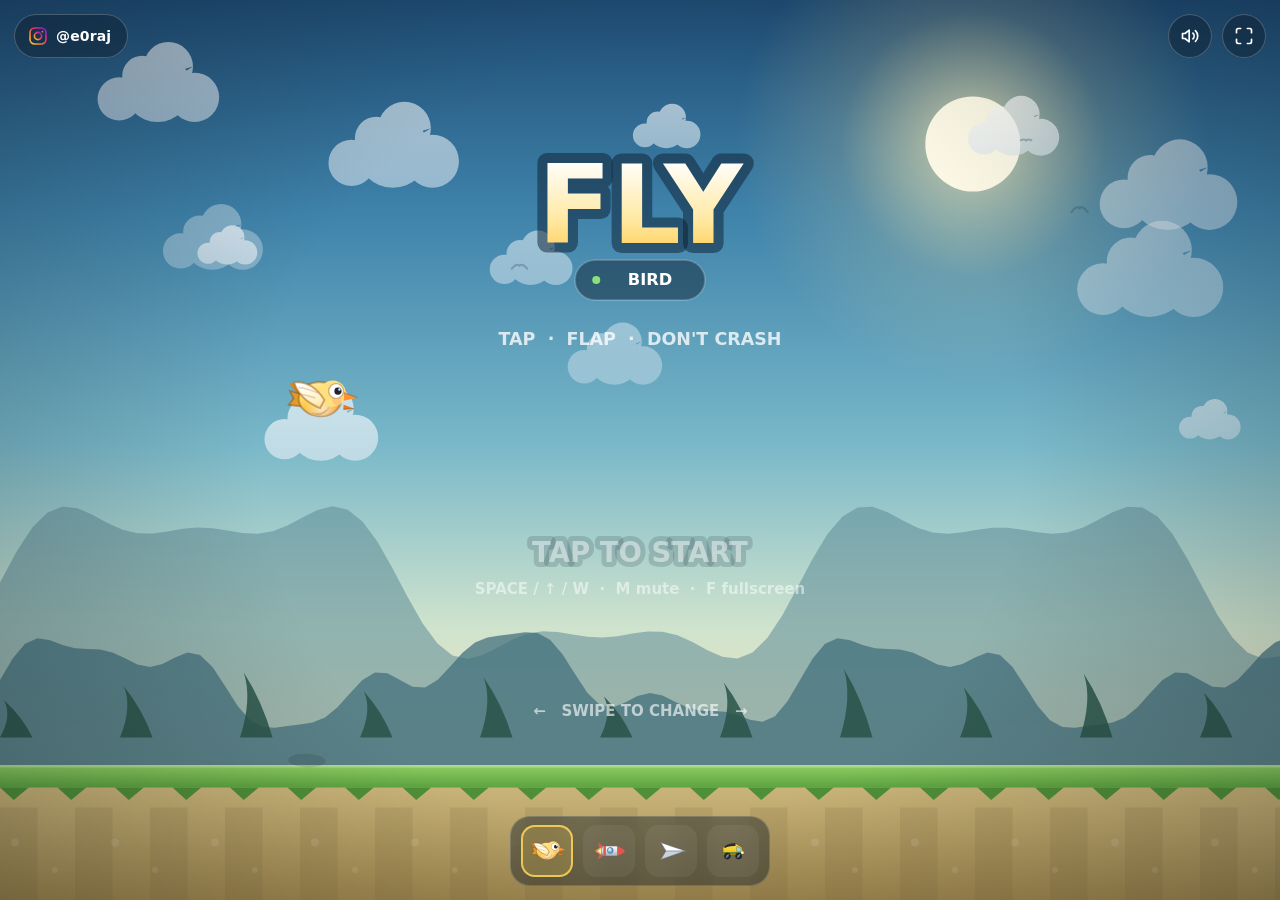
==== commit d9ee53a9: "feat: swipe to change character, Instagram gradient icon with username" ====
--- a/index.html
+++ b/index.html
@@ -40,9 +40,8 @@
   .pill:hover { background: rgba(12,24,38,.62); border-color: rgba(255,255,255,.34); }
   .pill:active { transform: scale(.95); }
   .pill svg { width: 20px; height: 20px; display: block; }
-  @media (max-width: 430px) {
-    .pill span { display: none; }
-    .pill { width: 44px; padding: 0; justify-content: center; border-radius: 50%; }
+  @media (max-width: 340px) {
+    .pill { padding: 0 12px 0 10px; font-size: 13px; gap: 6px; }
   }
   .btn {
     width: 44px; height: 44px; border-radius: 50%;
@@ -91,10 +90,20 @@
 <div class="ui left">
   <a class="pill" href="https://instagram.com/e0raj" target="_blank" rel="noopener noreferrer"
      aria-label="Instagram, @e0raj" title="@e0raj on Instagram">
-    <svg viewBox="0 0 24 24" fill="none" stroke="currentColor" stroke-width="2" stroke-linecap="round" stroke-linejoin="round">
-      <rect x="2.4" y="2.4" width="19.2" height="19.2" rx="5.6"/>
-      <circle cx="12" cy="12" r="4.3"/>
-      <circle cx="17.5" cy="6.5" r="1.15" fill="currentColor" stroke="none"/>
+    <svg viewBox="0 0 24 24" fill="none" stroke-width="2" stroke-linecap="round" stroke-linejoin="round">
+      <defs>
+        <linearGradient id="igGrad" x1="0" y1="1" x2="1" y2="0">
+          <stop offset="0%" stop-color="#f9ce34"/>
+          <stop offset="35%" stop-color="#f7712f"/>
+          <stop offset="65%" stop-color="#ee2a7b"/>
+          <stop offset="100%" stop-color="#6228d7"/>
+        </linearGradient>
+      </defs>
+      <g stroke="url(#igGrad)">
+        <rect x="2.4" y="2.4" width="19.2" height="19.2" rx="5.6"/>
+        <circle cx="12" cy="12" r="4.3"/>
+      </g>
+      <circle cx="17.5" cy="6.5" r="1.2" fill="url(#igGrad)"/>
     </svg>
     <span>@e0raj</span>
   </a>
@@ -475,25 +484,65 @@
   }
 
   /* ---------------------------------------------------------- input */
-  function tap(e) {
+  function addRipple(e) {
+    const rect = cvs.getBoundingClientRect ? cvs.getBoundingClientRect() : null;
+    const rw = rect && rect.width ? rect.width : window.innerWidth;
+    const rh = rect && rect.height ? rect.height : window.innerHeight;
+    const px = e && typeof e.clientX === "number" ? (e.clientX - (rect ? rect.left : 0)) * (VW / rw) : bird.x;
+    const py = e && typeof e.clientY === "number" ? (e.clientY - (rect ? rect.top : 0)) * (VH / rh) : bird.y;
+    G.ripples.push({ x: px, y: py, life: 0.5, max: 0.5 });
+  }
+
+  /* Tap to fly, horizontal swipe to change character.
+     During a round a press lifts immediately; on the title and game-over
+     screens we wait for the release so a swipe is never mistaken for a tap. */
+  const press = { active: false, x: 0, y: 0 };
+
+  function onDown(e) {
     if (e && e.cancelable) e.preventDefault();
-    flap();
+    press.active = true;
+    press.x = typeof e.clientX === "number" ? e.clientX : 0;
+    press.y = typeof e.clientY === "number" ? e.clientY : 0;
     if (G.state === "play") {
-      const rect = cvs.getBoundingClientRect ? cvs.getBoundingClientRect() : null;
-      const rw = rect && rect.width ? rect.width : window.innerWidth;
-      const rh = rect && rect.height ? rect.height : window.innerHeight;
-      const px = e && typeof e.clientX === "number" ? (e.clientX - (rect ? rect.left : 0)) * (VW / rw) : bird.x;
-      const py = e && typeof e.clientY === "number" ? (e.clientY - (rect ? rect.top : 0)) * (VH / rh) : bird.y;
-      G.ripples.push({ x: px, y: py, life: 0.5, max: 0.5 });
-    }
-  }
-  cvs.addEventListener("pointerdown", tap, { passive: false });
+      flap();
+      addRipple(e);
+    }
+  }
+
+  function onUp(e) {
+    if (!press.active) return;
+    press.active = false;
+    const x = typeof e.clientX === "number" ? e.clientX : press.x;
+    const y = typeof e.clientY === "number" ? e.clientY : press.y;
+    const dx = x - press.x;
+    const dy = y - press.y;
+
+    if (G.state !== "play") {
+      const swiped = Math.abs(dx) > 42 && Math.abs(dx) > Math.abs(dy) * 1.3;
+      if (swiped) {
+        cycleSkin(dx < 0 ? 1 : -1);
+        return;
+      }
+      if (Math.abs(dx) < 42 && Math.abs(dy) < 42) {
+        flap();
+        addRipple(e);
+      }
+    }
+  }
+
+  function onCancel() { press.active = false; }
+
+  cvs.addEventListener("pointerdown", onDown, { passive: false });
+  window.addEventListener("pointerup", onUp);
+  window.addEventListener("pointercancel", onCancel);
 
   window.addEventListener("keydown", (e) => {
     if (e.code === "Space" || e.code === "ArrowUp" || e.code === "KeyW") { e.preventDefault(); flap(); }
     else if (e.code === "KeyM") { toggleSound(); }
     else if (e.code === "KeyF") { toggleFullscreen(); }
     else if (e.code === "KeyR") { G.state = "ready"; reset(); }
+    else if (e.code === "ArrowRight") { e.preventDefault(); cycleSkin(1); }
+    else if (e.code === "ArrowLeft") { e.preventDefault(); cycleSkin(-1); }
     else if (e.code === "Digit1" || e.code === "Digit2" || e.code === "Digit3" || e.code === "Digit4") {
       selectSkin(Number(e.code.slice(5)) - 1);
     }
@@ -581,6 +630,11 @@
 
   function updatePickerActive() {
     skinButtons.forEach((s, i) => s.btn.classList.toggle("active", i === G.skin));
+  }
+
+  function cycleSkin(dir) {
+    const n = SKINS.length;
+    selectSkin(((G.skin + dir) % n + n) % n);
   }
 
   function syncPickerVisibility() {
@@ -1452,6 +1506,12 @@
     ctx.font = "600 12px ui-rounded, Segoe UI, system-ui, sans-serif";
     ctx.fillStyle = "rgba(255,255,255,.5)";
     ctx.fillText("SPACE / ↑ / W  ·  M mute  ·  F fullscreen", cx, FLOOR_Y - 140);
+
+    // swipe hint, gently nudging left and right
+    const nudge = Math.sin(G.t * 2.2) * 4;
+    ctx.font = "700 12px ui-rounded, Segoe UI, system-ui, sans-serif";
+    ctx.fillStyle = "rgba(255,255,255,.62)";
+    ctx.fillText("←   SWIPE TO CHANGE   →", cx + nudge, FLOOR_Y - 42);
     ctx.restore();
   }
 
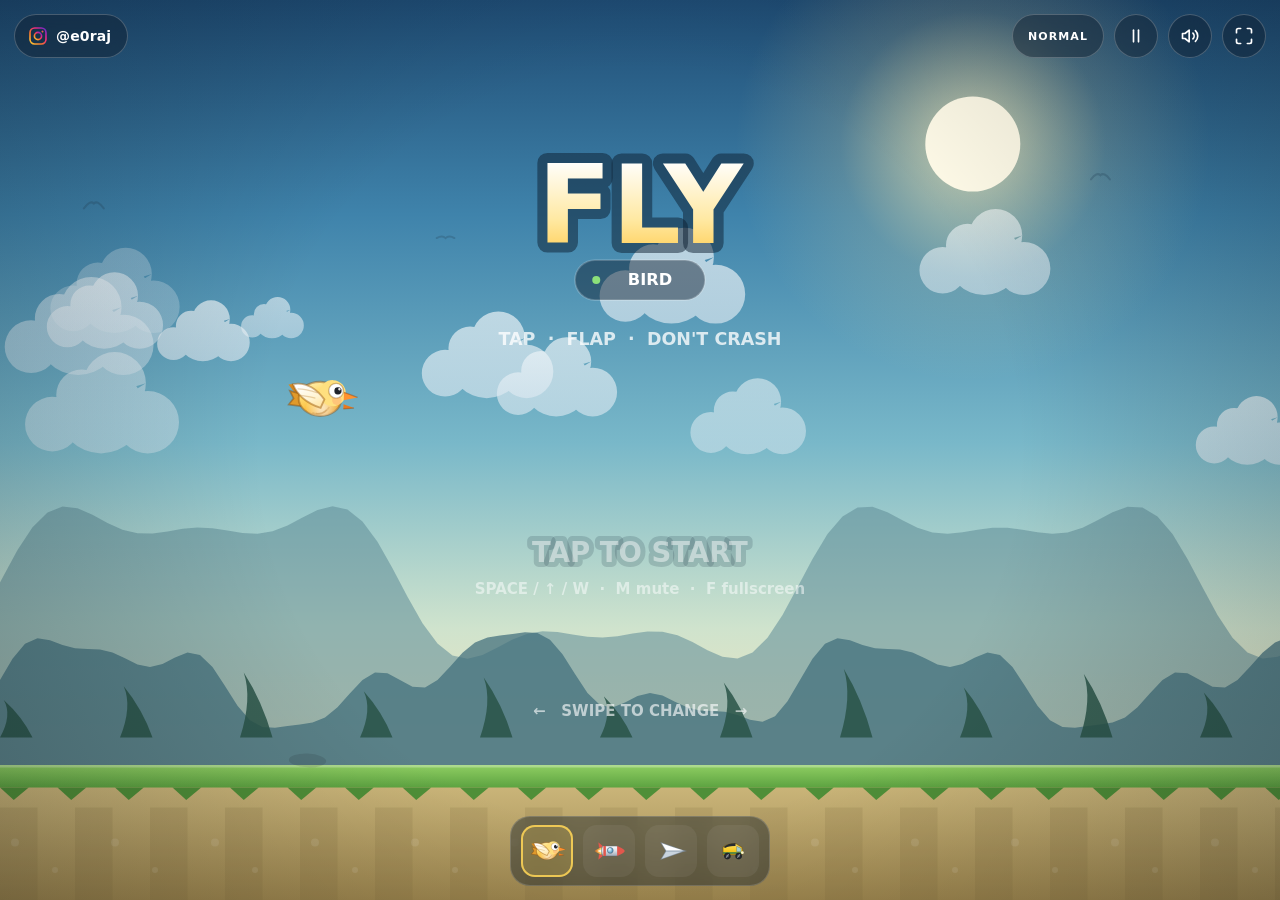
==== commit 3593ff60: "feat: difficulty modes, pause, day-night cycle, perfect bonus, top 5, share card, favicon" ====
--- a/index.html
+++ b/index.html
@@ -8,6 +8,14 @@
 <meta name="mobile-web-app-capable" content="yes" />
 <meta name="apple-mobile-web-app-status-bar-style" content="black-translucent" />
 <title>Fly</title>
+<meta name="description" content="Fly — a tiny full-screen browser game. Tap to lift, glide through the pipes, and pick who does the flying." />
+<meta property="og:title" content="Fly" />
+<meta property="og:description" content="A tiny full-screen browser game. Tap to lift, glide through the pipes." />
+<meta property="og:type" content="website" />
+<meta property="og:url" content="https://e0raj.github.io/fly-game/" />
+<meta name="twitter:card" content="summary" />
+<link rel="icon" href="data:image/svg+xml,<svg xmlns='http://www.w3.org/2000/svg' viewBox='0 0 64 64'><defs><linearGradient id='g' x1='0' y1='1' x2='1' y2='0'><stop offset='0' stop-color='%23ffd257'/><stop offset='1' stop-color='%23f0a22c'/></linearGradient></defs><rect width='64' height='64' rx='14' fill='%230d1b2a'/><path d='M12 36c9-13 24-17 40-11-5 12-17 21-30 21z' fill='url(%23g)'/><circle cx='40' cy='30' r='3.4' fill='%2320232b'/><path d='M50 32l8 3-8 3z' fill='%23ff8a3d'/></svg>" />
+<link rel="apple-touch-icon" href="data:image/svg+xml,<svg xmlns='http://www.w3.org/2000/svg' viewBox='0 0 64 64'><rect width='64' height='64' fill='%230d1b2a'/><path d='M12 36c9-13 24-17 40-11-5 12-17 21-30 21z' fill='%23ffd257'/></svg>" />
 <style>
   * { margin: 0; padding: 0; box-sizing: border-box; -webkit-tap-highlight-color: transparent; }
   html, body {
@@ -57,6 +65,36 @@
   .btn .off { display: none; }
   .btn.muted .on { display: none; }
   .btn.muted .off { display: block; }
+
+  .modebtn {
+    height: 44px; padding: 0 15px; border-radius: 22px;
+    border: 1px solid rgba(255,255,255,.22);
+    background: rgba(12,24,38,.42);
+    backdrop-filter: blur(10px); -webkit-backdrop-filter: blur(10px);
+    color: #fff; font: 800 11px/1 ui-rounded, "Segoe UI", system-ui, sans-serif;
+    letter-spacing: .1em; cursor: pointer;
+    transition: transform .12s ease, background .2s ease;
+  }
+  .modebtn:hover { background: rgba(12,24,38,.62); }
+  .modebtn:active { transform: scale(.94); }
+
+  #shareBtn {
+    position: absolute; z-index: 7; left: 50%;
+    bottom: calc(env(safe-area-inset-bottom, 0px) + 100px);
+    transform: translateX(-50%) translateY(10px);
+    opacity: 0; pointer-events: none;
+    display: inline-flex; align-items: center; gap: 8px;
+    height: 44px; padding: 0 20px; border-radius: 22px;
+    border: 1px solid rgba(255,255,255,.28);
+    background: linear-gradient(135deg, rgba(255,214,87,.95), rgba(255,150,60,.95));
+    color: #2a1a05; font: 800 13px/1 ui-rounded, "Segoe UI", system-ui, sans-serif;
+    letter-spacing: .04em; cursor: pointer;
+    box-shadow: 0 8px 24px rgba(255,170,60,.28);
+    transition: opacity .25s ease, transform .25s ease;
+  }
+  #shareBtn.show { opacity: 1; pointer-events: auto; transform: translateX(-50%) translateY(0); }
+  #shareBtn:active { transform: translateX(-50%) scale(.96); }
+  #shareBtn svg { width: 16px; height: 16px; display: block; }
 
   /* character picker */
   #skins {
@@ -110,6 +148,10 @@
 </div>
 
 <div class="ui">
+  <button class="modebtn" id="modeBtn" aria-label="Difficulty" title="Difficulty">NORMAL</button>
+  <button class="btn" id="pauseBtn" aria-label="Pause" title="Pause (P)">
+    <svg class="on" viewBox="0 0 24 24" fill="none" stroke="currentColor" stroke-width="2" stroke-linecap="round" stroke-linejoin="round"><path d="M9 5v14"/><path d="M15 5v14"/></svg>
+  </button>
   <button class="btn" id="soundBtn" aria-label="Toggle sound" title="Sound (M)">
     <svg class="on" viewBox="0 0 24 24" fill="none" stroke="currentColor" stroke-width="2" stroke-linecap="round" stroke-linejoin="round"><path d="M11 5 6 9H3v6h3l5 4V5z"/><path d="M15.5 8.5a5 5 0 0 1 0 7"/><path d="M18.5 5.5a9 9 0 0 1 0 13"/></svg>
     <svg class="off" viewBox="0 0 24 24" fill="none" stroke="currentColor" stroke-width="2" stroke-linecap="round" stroke-linejoin="round"><path d="M11 5 6 9H3v6h3l5 4V5z"/><path d="m16 9 5 6"/><path d="m21 9-5 6"/></svg>
@@ -121,6 +163,11 @@
 
 <div id="skins"></div>
 
+<button id="shareBtn" aria-label="Share your score">
+  <svg viewBox="0 0 24 24" fill="none" stroke="currentColor" stroke-width="2.2" stroke-linecap="round" stroke-linejoin="round"><path d="M12 16V4"/><path d="m7 9 5-5 5 5"/><path d="M5 15v3a2 2 0 0 0 2 2h10a2 2 0 0 0 2-2v-3"/></svg>
+  SHARE SCORE
+</button>
+
 <script>
 (() => {
   "use strict";
@@ -150,11 +197,19 @@
   const FLAP       = -305;   // a gentle lift, so a few taps keep you up
   const MAX_FALL   = 330;    // slow terminal sink — you always have time to react
   const PIPE_W     = 78;
-  const GAP        = 186;
+  let   GAP        = 186;
   const SPACING    = 276;
-  const BASE_SPEED = 205;
-  const MAX_SPEED  = 320;
+  let   BASE_SPEED = 205;
+  let   MAX_SPEED  = 320;
   const BIRD_R     = 15;
+
+  const MODES = [
+    { name: "CHILL",  gap: 238, base: 168, max: 250 },
+    { name: "NORMAL", gap: 186, base: 205, max: 320 },
+    { name: "INSANE", gap: 146, base: 242, max: 385 },
+  ];
+
+  const REDUCE = !!(window.matchMedia && window.matchMedia("(prefers-reduced-motion: reduce)").matches);
 
   /* ---------------------------------------------------------- characters
      Every character flies with identical physics — only the drawing,
@@ -200,13 +255,40 @@
     hudScore: 0,
     scorePop: 0,
     ripples: [],
+    popups: [],
+    paused: false,
+    mode: 1,
+    top: [],
+    perfects: 0,
   };
 
   try {
     const saved = localStorage.getItem("birdflip_skin");
     const idx = SKINS.findIndex((s) => s.id === saved);
     if (idx >= 0) G.skin = idx;
+    const rawMode = localStorage.getItem("fly_mode");
+    if (rawMode !== null) {
+      const m = Number(rawMode);
+      if (m >= 0 && m < MODES.length) G.mode = m;
+    }
+    const top = JSON.parse(localStorage.getItem("fly_top5") || "[]");
+    if (Array.isArray(top)) G.top = top.filter((e) => e && typeof e.s === "number").slice(0, 5);
   } catch (e) {}
+
+  function applyMode() {
+    const m = MODES[G.mode] || MODES[1];
+    GAP = m.gap;
+    BASE_SPEED = m.base;
+    MAX_SPEED = m.max;
+    const btn = document.getElementById("modeBtn");
+    if (btn) btn.textContent = m.name;
+  }
+
+  function buzz(pattern) {
+    try {
+      if (navigator.vibrate && !REDUCE) navigator.vibrate(pattern);
+    } catch (e) {}
+  }
 
   /* ---------------------------------------------------------- resize */
   function resize() {
@@ -331,6 +413,21 @@
     });
   }
 
+  // sparkle for threading a pipe dead centre
+  function sfxPerfect() {
+    if (!ac || muted) return;
+    const t0 = ac.currentTime;
+    [0, 7, 12].forEach((semi, i) => {
+      const t = t0 + i * 0.055;
+      const o = ac.createOscillator(), g = ac.createGain();
+      o.type = "sine";
+      o.frequency.value = 1174.66 * Math.pow(2, semi / 12);
+      env(g, t, 0.005, 0.22, 0.055);
+      o.connect(g).connect(master);
+      o.start(t); o.stop(t + 0.32);
+    });
+  }
+
   // short click for the character picker
   function sfxTick() {
     if (!ac || muted) return;
@@ -366,6 +463,18 @@
         ph: Math.random() * 6.28,
       });
     }
+    if (!G.stars || !G.stars.length) {
+      G.stars = [];
+      for (let i = 0; i < 70; i++) {
+        G.stars.push({
+          x: Math.random() * Math.max(VW, 400),
+          y: 20 + Math.random() * 380,
+          r: 0.6 + Math.random() * 1.5,
+          b: 0.35 + Math.random() * 0.65,
+          ph: Math.random() * 6.28,
+        });
+      }
+    }
   }
 
   /* ---------------------------------------------------------- gameplay */
@@ -383,7 +492,8 @@
     bird.boost = 0;
     bird.squash = 0;
     G.score = 0; G.hudScore = 0; G.scorePop = 0;
-    G.pipes = []; G.parts = []; G.ripples = [];
+    G.pipes = []; G.parts = []; G.ripples = []; G.popups = [];
+    G.perfects = 0;
     G.speed = BASE_SPEED;
     G.scroll = 0;
     G.shake = 0; G.flash = 0;
@@ -462,17 +572,48 @@
     if (G.state !== "play") return;
     G.state = "over";
     G.overAt = G.t;
-    G.shake = 16;
+    G.shake = REDUCE ? 0 : 16;
     G.flash = 1;
     sfxHit();
+    buzz([18, 45, 26]);
     setTimeout(sfxFall, 120);
     burst(bird.x, bird.y);
+
     if (G.score > G.best) {
       G.best = G.score;
       G.newBest = true;
       try { localStorage.setItem("birdflip_best", String(G.best)); } catch (e) {}
       setTimeout(sfxBest, 420);
-    }
+      if (!REDUCE) setTimeout(confetti, 120);
+    }
+
+    // keep a local top five
+    G.top.push({ s: G.score, d: Date.now() });
+    G.top.sort((a, b) => b.s - a.s);
+    G.top = G.top.slice(0, 5);
+    try { localStorage.setItem("fly_top5", JSON.stringify(G.top)); } catch (e) {}
+  }
+
+  function confetti() {
+    const cols = ["#ffd257", "#ff8a3d", "#ff5f7e", "#5fd0ff", "#8ce07a", "#c08bff"];
+    for (let i = 0; i < 64; i++) {
+      G.parts.push({
+        kind: "confetti",
+        x: Math.random() * VW,
+        y: -20 - Math.random() * 140,
+        vx: (Math.random() - 0.5) * 90,
+        vy: 50 + Math.random() * 150,
+        life: 2.6, max: 2.6,
+        r: 3 + Math.random() * 3,
+        col: cols[(Math.random() * cols.length) | 0],
+        rot: Math.random() * 6.28,
+        spin: (Math.random() - 0.5) * 10,
+      });
+    }
+  }
+
+  function popup(x, y, text, col) {
+    G.popups.push({ x, y, text, col: col || "#ffe9a3", life: 0.95, max: 0.95 });
   }
 
   function circleHitsRect(cx, cy, cr, rx, ry, rw, rh) {
@@ -503,6 +644,7 @@
     press.active = true;
     press.x = typeof e.clientX === "number" ? e.clientX : 0;
     press.y = typeof e.clientY === "number" ? e.clientY : 0;
+    if (G.paused) { G.paused = false; return; }
     if (G.state === "play") {
       flap();
       addRipple(e);
@@ -540,7 +682,8 @@
     if (e.code === "Space" || e.code === "ArrowUp" || e.code === "KeyW") { e.preventDefault(); flap(); }
     else if (e.code === "KeyM") { toggleSound(); }
     else if (e.code === "KeyF") { toggleFullscreen(); }
-    else if (e.code === "KeyR") { G.state = "ready"; reset(); }
+    else if (e.code === "KeyP") { togglePause(); }
+    else if (e.code === "KeyR") { G.paused = false; G.state = "ready"; reset(); }
     else if (e.code === "ArrowRight") { e.preventDefault(); cycleSkin(1); }
     else if (e.code === "ArrowLeft") { e.preventDefault(); cycleSkin(-1); }
     else if (e.code === "Digit1" || e.code === "Digit2" || e.code === "Digit3" || e.code === "Digit4") {
@@ -577,6 +720,119 @@
     }
   }
   fsBtn.addEventListener("click", (e) => { e.stopPropagation(); toggleFullscreen(); });
+
+  const modeBtn = document.getElementById("modeBtn");
+  const pauseBtn = document.getElementById("pauseBtn");
+  const shareBtn = document.getElementById("shareBtn");
+
+  modeBtn.addEventListener("click", (e) => {
+    e.stopPropagation();
+    G.mode = (G.mode + 1) % MODES.length;
+    applyMode();
+    try { localStorage.setItem("fly_mode", String(G.mode)); } catch (err) {}
+    if (G.state !== "play") { G.state = "ready"; reset(); }
+    initAudio();
+    sfxTick();
+  });
+
+  function togglePause() {
+    if (G.state !== "play") return;
+    G.paused = !G.paused;
+    press.active = false;
+    if (G.paused) initAudio();
+  }
+  pauseBtn.addEventListener("click", (e) => { e.stopPropagation(); togglePause(); });
+
+  function syncShareVisibility() {
+    if (shareBtn) shareBtn.classList.toggle("show", G.state === "over");
+  }
+
+  /* Draw a 1080x1350 score card, then share it (or download it). */
+  function buildShareCard() {
+    const CW = 1080, CH = 1350;
+    const c = document.createElement("canvas");
+    c.width = CW; c.height = CH;
+    const g = c.getContext("2d");
+
+    const bg = g.createLinearGradient(0, 0, 0, CH);
+    bg.addColorStop(0, "#123a5c");
+    bg.addColorStop(0.5, "#2f7595");
+    bg.addColorStop(1, "#f0d9a0");
+    g.fillStyle = bg; g.fillRect(0, 0, CW, CH);
+
+    const halo = g.createRadialGradient(760, 300, 10, 760, 300, 340);
+    halo.addColorStop(0, "rgba(255,250,220,.95)");
+    halo.addColorStop(1, "rgba(255,240,190,0)");
+    g.fillStyle = halo; g.beginPath(); g.arc(760, 300, 340, 0, Math.PI * 2); g.fill();
+
+    g.textAlign = "center";
+    g.textBaseline = "middle";
+
+    g.fillStyle = "rgba(10,30,50,.35)";
+    g.font = "900 128px ui-rounded, Segoe UI, system-ui, sans-serif";
+    g.fillText("FLY", CW / 2 + 5, 175);
+    g.fillStyle = "#ffffff";
+    g.fillText("FLY", CW / 2, 170);
+
+    g.save();
+    g.translate(CW / 2, 430);
+    g.scale(6.4, 6.4);
+    drawSkin(g, SKINS[G.skin].id, { phase: 1.1, boost: 0, blink: 0, vy: 0, tail: 0 });
+    g.restore();
+
+    g.font = "800 42px ui-rounded, Segoe UI, system-ui, sans-serif";
+    g.fillStyle = "rgba(255,255,255,.8)";
+    g.fillText("SCORE", CW / 2, 640);
+
+    g.font = "900 250px ui-rounded, Segoe UI, system-ui, sans-serif";
+    g.fillStyle = "#ffffff";
+    g.fillText(String(G.score), CW / 2, 800);
+
+    g.font = "800 46px ui-rounded, Segoe UI, system-ui, sans-serif";
+    g.fillStyle = "#ffe9a3";
+    g.fillText("BEST " + G.best, CW / 2, 960);
+
+    g.fillStyle = "rgba(255,255,255,.22)";
+    g.fillRect(CW / 2 - 200, 1030, 400, 2);
+
+    g.font = "800 52px ui-rounded, Segoe UI, system-ui, sans-serif";
+    g.fillStyle = "#ffffff";
+    g.fillText("@e0raj", CW / 2, 1120);
+
+    g.font = "600 30px ui-rounded, Segoe UI, system-ui, sans-serif";
+    g.fillStyle = "rgba(255,255,255,.6)";
+    g.fillText("fly-game", CW / 2, 1178);
+
+    return c;
+  }
+
+  function shareScore() {
+    initAudio();
+    sfxScore(0);
+    const canvas = buildShareCard();
+    const save = (blob) => {
+      if (!blob) return;
+      try {
+        const file = typeof File === "function" ? new File([blob], "fly-score.png", { type: "image/png" }) : null;
+        if (file && navigator.canShare && navigator.canShare({ files: [file] })) {
+          navigator.share({ files: [file], title: "Fly", text: "I scored " + G.score + " in Fly" })
+            .catch(() => {});
+          return;
+        }
+      } catch (err) {}
+      const url = URL.createObjectURL(blob);
+      const a = document.createElement("a");
+      a.href = url;
+      a.download = "fly-score-" + G.score + ".png";
+      if (document.body) document.body.appendChild(a);
+      a.click();
+      if (a.remove) a.remove();
+      setTimeout(() => URL.revokeObjectURL(url), 5000);
+    };
+    if (canvas.toBlob) canvas.toBlob(save, "image/png");
+  }
+
+  shareBtn.addEventListener("click", (e) => { e.stopPropagation(); shareScore(); });
 
   window.addEventListener("resize", resize);
   window.addEventListener("orientationchange", () => setTimeout(resize, 150));
@@ -657,6 +913,12 @@
       G.ripples[i].life -= dt;
       if (G.ripples[i].life <= 0) G.ripples.splice(i, 1);
     }
+    for (let i = G.popups.length - 1; i >= 0; i--) {
+      const q = G.popups[i];
+      q.life -= dt;
+      q.y -= 44 * dt;
+      if (q.life <= 0) G.popups.splice(i, 1);
+    }
 
     const drift = G.state === "play" ? G.speed * 0.1 : 8;
     for (const c of G.clouds) {
@@ -682,6 +944,7 @@
       p.y += p.vy * dt;
       if (p.kind === "feather") { p.vy += 520 * dt; p.vx *= 0.985; p.rot += p.spin * dt; }
       else if (p.kind === "puff") { p.vy += 220 * dt; p.vx *= 0.97; }
+      else if (p.kind === "confetti") { p.vy += 190 * dt; p.vx *= 0.995; p.rot += p.spin * dt; }
       else { p.vy += 640 * dt; }
     }
 
@@ -742,8 +1005,15 @@
     for (const p of G.pipes) {
       if (!p.passed && p.x + PIPE_W < bird.x) {
         p.passed = true;
-        G.score++;
-        sfxScore(G.score);
+        const centred = Math.abs(bird.y - p.gapY) < 26;
+        G.score += centred ? 2 : 1;
+        if (centred) {
+          G.perfects++;
+          popup(bird.x + 34, bird.y - 30, "PERFECT +2", "#ffe9a3");
+          sfxPerfect();
+        } else {
+          sfxScore(G.score);
+        }
         G.flash = Math.max(G.flash, 0.14);
         G.scorePop = 1;
         sparks(bird.x + 15, bird.y);
@@ -772,26 +1042,84 @@
     g.closePath();
   }
 
+  /* day -> dusk -> night, driven by the score */
+  let dayP = 0;
+
+  const DAY_COLS   = ["#1e4b73", "#3f83ab", "#79b8c9", "#cfe3cd", "#f3e6bd"];
+  const DUSK_COLS  = ["#2a3a63", "#6b4a7a", "#c56b7a", "#f0a06a", "#f7d39a"];
+  const NIGHT_COLS = ["#070d1c", "#0d1730", "#1b2748", "#243356", "#2f3f63"];
+
+  function mixHex(a, b, t) {
+    const pa = parseInt(a.slice(1), 16), pb = parseInt(b.slice(1), 16);
+    const ar = (pa >> 16) & 255, ag = (pa >> 8) & 255, ab = pa & 255;
+    const br = (pb >> 16) & 255, bg = (pb >> 8) & 255, bb = pb & 255;
+    return "rgb(" + Math.round(ar + (br - ar) * t) + "," +
+                    Math.round(ag + (bg - ag) * t) + "," +
+                    Math.round(ab + (bb - ab) * t) + ")";
+  }
+
+  function skyStops(p) {
+    const from = p < 0.5 ? DAY_COLS : DUSK_COLS;
+    const to   = p < 0.5 ? DUSK_COLS : NIGHT_COLS;
+    const t    = p < 0.5 ? p / 0.5 : (p - 0.5) / 0.5;
+    return from.map((c, i) => mixHex(c, to[i], t));
+  }
+
+  function drawStars() {
+    const a = Math.max(0, Math.min(1, (dayP - 0.34) / 0.4));
+    if (a <= 0.01) return;
+    for (const st of G.stars) {
+      const tw = 0.55 + 0.45 * Math.sin(G.t * 2.2 + st.ph);
+      ctx.fillStyle = "rgba(255,255,255," + (a * tw * st.b).toFixed(3) + ")";
+      ctx.beginPath();
+      ctx.arc(st.x, st.y, st.r, 0, Math.PI * 2);
+      ctx.fill();
+    }
+  }
+
   function drawSky() {
+    const cols = skyStops(dayP);
     const sky = ctx.createLinearGradient(0, 0, 0, FLOOR_Y);
-    sky.addColorStop(0.00, "#1e4b73");
-    sky.addColorStop(0.28, "#3f83ab");
-    sky.addColorStop(0.58, "#79b8c9");
-    sky.addColorStop(0.82, "#cfe3cd");
-    sky.addColorStop(1.00, "#f3e6bd");
+    sky.addColorStop(0.00, cols[0]);
+    sky.addColorStop(0.28, cols[1]);
+    sky.addColorStop(0.58, cols[2]);
+    sky.addColorStop(0.82, cols[3]);
+    sky.addColorStop(1.00, cols[4]);
     ctx.fillStyle = sky;
     ctx.fillRect(0, 0, VW, FLOOR_Y);
 
-    const sx = VW * 0.76, sy = VH * 0.16;
-    const halo = ctx.createRadialGradient(sx, sy, 4, sx, sy, 190);
-    halo.addColorStop(0, "rgba(255,250,224,.95)");
-    halo.addColorStop(0.18, "rgba(255,238,178,.55)");
-    halo.addColorStop(0.55, "rgba(255,226,150,.16)");
-    halo.addColorStop(1, "rgba(255,226,150,0)");
-    ctx.fillStyle = halo;
-    ctx.beginPath(); ctx.arc(sx, sy, 190, 0, Math.PI * 2); ctx.fill();
-    ctx.fillStyle = "#fffbe8";
-    ctx.beginPath(); ctx.arc(sx, sy, 38, 0, Math.PI * 2); ctx.fill();
+    drawStars();
+
+    // sun sinks and fades out
+    const sunFade = Math.max(0, 1 - dayP * 1.35);
+    if (sunFade > 0.02) {
+      const sx = VW * 0.76, sy = VH * 0.16 + dayP * 210;
+      const halo = ctx.createRadialGradient(sx, sy, 4, sx, sy, 190);
+      halo.addColorStop(0, "rgba(255,250,224," + (0.95 * sunFade).toFixed(3) + ")");
+      halo.addColorStop(0.18, "rgba(255,238,178," + (0.55 * sunFade).toFixed(3) + ")");
+      halo.addColorStop(0.55, "rgba(255,226,150," + (0.16 * sunFade).toFixed(3) + ")");
+      halo.addColorStop(1, "rgba(255,226,150,0)");
+      ctx.fillStyle = halo;
+      ctx.beginPath(); ctx.arc(sx, sy, 190, 0, Math.PI * 2); ctx.fill();
+      ctx.fillStyle = "rgba(255,251,232," + sunFade.toFixed(3) + ")";
+      ctx.beginPath(); ctx.arc(sx, sy, 38, 0, Math.PI * 2); ctx.fill();
+    }
+
+    // moon rises as the sky darkens
+    const moonA = Math.max(0, Math.min(1, (dayP - 0.45) / 0.35));
+    if (moonA > 0.02) {
+      const mx = VW * 0.76, my = VH * 0.16 + (1 - moonA) * 90;
+      const mg = ctx.createRadialGradient(mx, my, 4, mx, my, 150);
+      mg.addColorStop(0, "rgba(230,240,255," + (0.55 * moonA).toFixed(3) + ")");
+      mg.addColorStop(1, "rgba(200,220,255,0)");
+      ctx.fillStyle = mg;
+      ctx.beginPath(); ctx.arc(mx, my, 150, 0, Math.PI * 2); ctx.fill();
+      ctx.fillStyle = "rgba(248,250,255," + moonA.toFixed(3) + ")";
+      ctx.beginPath(); ctx.arc(mx, my, 30, 0, Math.PI * 2); ctx.fill();
+      ctx.fillStyle = "rgba(196,208,230," + (moonA * 0.55).toFixed(3) + ")";
+      ctx.beginPath(); ctx.arc(mx - 9, my - 7, 5, 0, Math.PI * 2); ctx.fill();
+      ctx.beginPath(); ctx.arc(mx + 7, my + 6, 3.6, 0, Math.PI * 2); ctx.fill();
+    }
   }
 
   function drawCloud(x, y, s, a) {
@@ -991,6 +1319,14 @@
         ctx.beginPath();
         ctx.arc(p.x, p.y, p.r * a, 0, Math.PI * 2);
         ctx.fill();
+      } else if (p.kind === "confetti") {
+        ctx.save();
+        ctx.translate(p.x, p.y);
+        ctx.rotate(p.rot);
+        ctx.globalAlpha = Math.min(1, a * 1.8);
+        ctx.fillStyle = p.col;
+        ctx.fillRect(-p.r, -p.r * 0.55, p.r * 2, p.r * 1.1);
+        ctx.restore();
       } else {
         ctx.save();
         ctx.translate(p.x, p.y);
@@ -1531,7 +1867,7 @@
     ctx.textAlign = "center";
     ctx.textBaseline = "middle";
 
-    const cw = Math.min(340, VW - 48), ch = 250;
+    const cw = Math.min(340, VW - 48), ch = 292;
     const cx = (VW - cw) / 2, cy = VH * 0.2;
 
     ctx.fillStyle = "rgba(10,24,40,.8)";
@@ -1577,12 +1913,39 @@
     ctx.font = "900 28px ui-rounded, Segoe UI, system-ui, sans-serif";
     ctx.fillText(String(G.best), cx + 124, cy + 180);
 
+    // local top five
+    if (G.top.length) {
+      ctx.textAlign = "center";
+      ctx.fillStyle = "rgba(255,255,255,.42)";
+      ctx.font = "800 10px ui-rounded, Segoe UI, system-ui, sans-serif";
+      ctx.fillText("TOP SCORES", VW / 2, cy + 214);
+
+      const n = G.top.length, chipW = 44, gap = 8;
+      const totalW = n * chipW + (n - 1) * gap;
+      let sx = cx + (cw - totalW) / 2;
+      let marked = false;
+      for (let i = 0; i < n; i++) {
+        const val = G.top[i].s;
+        const isThis = !marked && val === G.score;
+        if (isThis) marked = true;
+        ctx.fillStyle = isThis ? "rgba(255,214,87,.26)" : (i === 0 ? "rgba(255,214,87,.12)" : "rgba(255,255,255,.07)");
+        roundRect(ctx, sx, cy + 226, chipW, 28, 9); ctx.fill();
+        if (isThis) {
+          ctx.strokeStyle = "rgba(255,214,87,.7)"; ctx.lineWidth = 1.5; ctx.stroke();
+        }
+        ctx.fillStyle = isThis ? "#ffe9a3" : (i === 0 ? "#ffd257" : "rgba(255,255,255,.78)");
+        ctx.font = "800 14px ui-rounded, Segoe UI, system-ui, sans-serif";
+        ctx.fillText(String(val), sx + chipW / 2, cy + 240);
+        sx += chipW + gap;
+      }
+    }
+
     ctx.textAlign = "center";
     const pulse = 0.5 + 0.5 * Math.sin(G.t * 4);
     ctx.globalAlpha = e * (0.5 + pulse * 0.5);
     ctx.fillStyle = "#ffffff";
     ctx.font = "800 16px ui-rounded, Segoe UI, system-ui, sans-serif";
-    ctx.fillText("TAP TO PLAY AGAIN", VW / 2, cy + ch + 36);
+    ctx.fillText("TAP TO PLAY AGAIN", VW / 2, cy + ch + 30);
     ctx.restore();
   }
 
@@ -1595,7 +1958,44 @@
   }
 
   /* ---------------------------------------------------------- render */
+  function drawPopups() {
+    for (const q of G.popups) {
+      const a = Math.max(0, q.life / q.max);
+      ctx.save();
+      ctx.globalAlpha = Math.min(1, a * 1.5);
+      ctx.textAlign = "center";
+      ctx.textBaseline = "middle";
+      ctx.font = "900 20px ui-rounded, Segoe UI, system-ui, sans-serif";
+      ctx.lineJoin = "round";
+      ctx.lineWidth = 7;
+      ctx.strokeStyle = "rgba(14,28,44,.5)";
+      ctx.strokeText(q.text, q.x, q.y);
+      ctx.fillStyle = q.col;
+      ctx.fillText(q.text, q.x, q.y);
+      ctx.restore();
+    }
+  }
+
+  function drawPause() {
+    ctx.save();
+    ctx.fillStyle = "rgba(8,18,32,.55)";
+    ctx.fillRect(0, 0, VW, VH);
+    ctx.textAlign = "center";
+    ctx.textBaseline = "middle";
+    ctx.font = "900 44px ui-rounded, Segoe UI, system-ui, sans-serif";
+    ctx.fillStyle = "#ffffff";
+    ctx.fillText("PAUSED", VW / 2, VH * 0.42);
+    const pulse = 0.5 + 0.5 * Math.sin(G.t * 4);
+    ctx.globalAlpha = 0.5 + pulse * 0.5;
+    ctx.font = "800 15px ui-rounded, Segoe UI, system-ui, sans-serif";
+    ctx.fillStyle = "rgba(255,255,255,.85)";
+    ctx.fillText("TAP TO RESUME", VW / 2, VH * 0.42 + 42);
+    ctx.restore();
+  }
+
   function render() {
+    dayP = G.state === "ready" ? 0 : clamp(G.score / 38, 0, 1);
+
     ctx.save();
     if (G.shake > 0.3) {
       ctx.translate((Math.random() - 0.5) * G.shake, (Math.random() - 0.5) * G.shake);
@@ -1612,6 +2012,12 @@
     drawRipples();
     ctx.restore();
 
+    // night wash over the whole scene, under the HUD
+    if (dayP > 0.01) {
+      ctx.fillStyle = "rgba(8,16,34," + (dayP * 0.42).toFixed(3) + ")";
+      ctx.fillRect(0, 0, VW, VH);
+    }
+
     drawVignette();
 
     if (G.flash > 0.02) {
@@ -1620,8 +2026,10 @@
     }
 
     drawScore();
+    drawPopups();
     if (G.state === "ready") drawTitle();
     if (G.state === "over") drawOver();
+    if (G.paused) drawPause();
   }
 
   /* ---------------------------------------------------------- loop */
@@ -1634,26 +2042,34 @@
     let dt = (now - prev) / 1000;
     prev = now;
     if (dt > 0.25) dt = 0.25;
-    acc += dt;
-    let guard = 0;
-    while (acc >= STEP && guard++ < 60) {
-      update(STEP);
-      acc -= STEP;
-    }
-    if (guard >= 60) acc = 0;
+
+    if (G.paused) {
+      acc = 0;
+    } else {
+      acc += dt;
+      let guard = 0;
+      while (acc >= STEP && guard++ < 60) {
+        update(STEP);
+        acc -= STEP;
+      }
+      if (guard >= 60) acc = 0;
+    }
 
     if (lastPickerState !== G.state) {
       lastPickerState = G.state;
       syncPickerVisibility();
+      syncShareVisibility();
     }
 
     render();
     requestAnimationFrame(frame);
   }
 
+  applyMode();
   resize();
   reset();
   syncPickerVisibility();
+  syncShareVisibility();
   requestAnimationFrame(frame);
 })();
 </script>
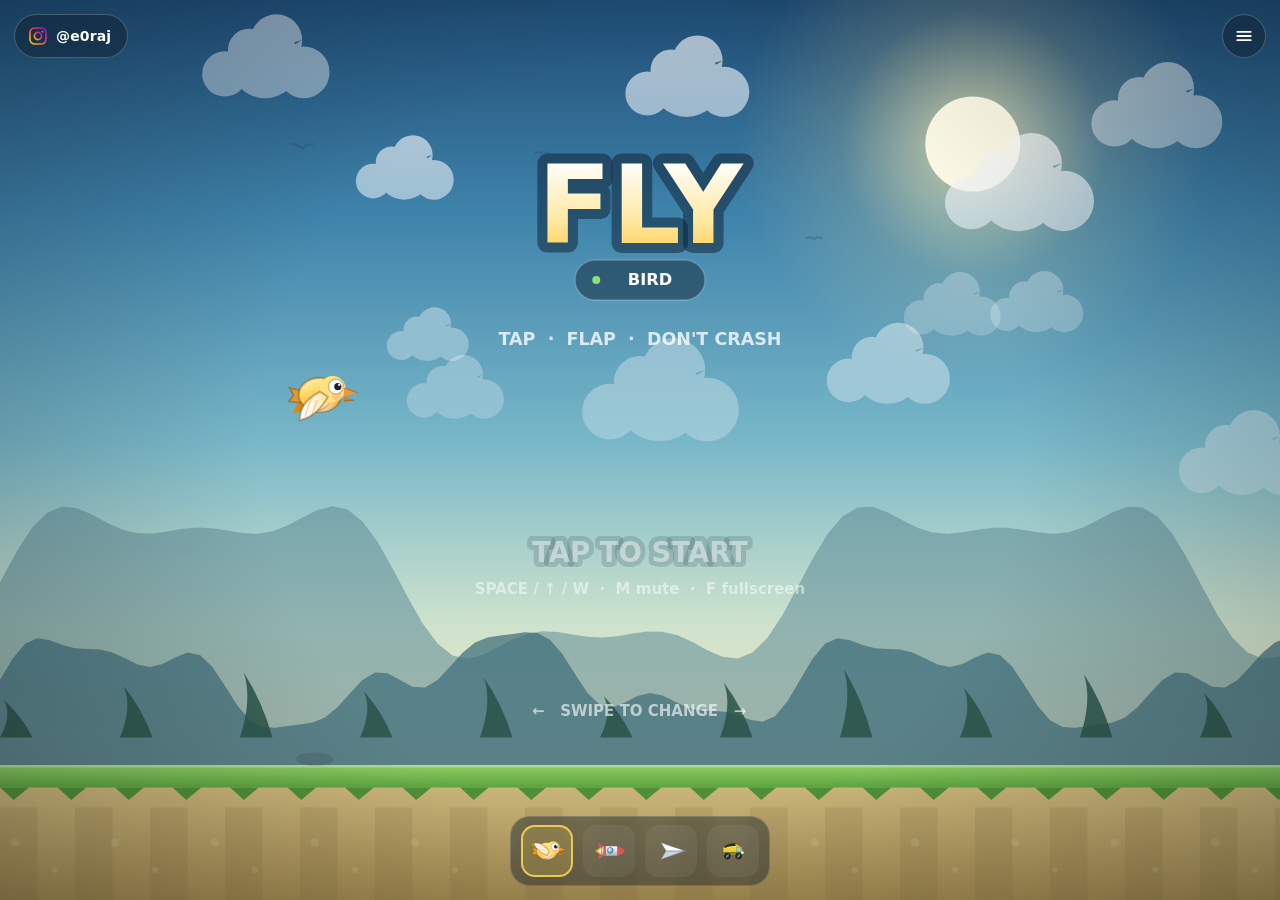
==== commit a959c6c6: "feat: collapse top bar into a hamburger menu, drop fullscreen button" ====
--- a/index.html
+++ b/index.html
@@ -66,17 +66,50 @@
   .btn.muted .on { display: none; }
   .btn.muted .off { display: block; }
 
-  .modebtn {
-    height: 44px; padding: 0 15px; border-radius: 22px;
-    border: 1px solid rgba(255,255,255,.22);
-    background: rgba(12,24,38,.42);
-    backdrop-filter: blur(10px); -webkit-backdrop-filter: blur(10px);
-    color: #fff; font: 800 11px/1 ui-rounded, "Segoe UI", system-ui, sans-serif;
-    letter-spacing: .1em; cursor: pointer;
-    transition: transform .12s ease, background .2s ease;
-  }
-  .modebtn:hover { background: rgba(12,24,38,.62); }
-  .modebtn:active { transform: scale(.94); }
+  /* menu */
+  #menuBtn .x { display: none; }
+  #menuBtn.open .burger { display: none; }
+  #menuBtn.open .x { display: block; }
+
+  #menu {
+    position: absolute; z-index: 9;
+    top: calc(env(safe-area-inset-top, 0px) + 68px);
+    right: calc(env(safe-area-inset-right, 0px) + 14px);
+    width: 214px; padding: 13px;
+    border-radius: 18px;
+    background: rgba(10, 22, 38, .84);
+    border: 1px solid rgba(255,255,255,.16);
+    backdrop-filter: blur(16px); -webkit-backdrop-filter: blur(16px);
+    box-shadow: 0 18px 40px rgba(0,0,0,.35);
+    display: flex; flex-direction: column; gap: 13px;
+    transform-origin: top right;
+    opacity: 0; pointer-events: none; transform: scale(.95) translateY(-6px);
+    transition: opacity .18s ease, transform .18s ease;
+  }
+  #menu.open { opacity: 1; pointer-events: auto; transform: scale(1) translateY(0); }
+  .mlabel {
+    display: block; margin-bottom: 7px;
+    font: 800 9px/1 ui-rounded, "Segoe UI", system-ui, sans-serif;
+    letter-spacing: .16em; color: rgba(255,255,255,.45);
+  }
+  .seg { display: flex; gap: 4px; padding: 3px; border-radius: 11px; background: rgba(255,255,255,.07); }
+  .seg button {
+    flex: 1; padding: 8px 0; border: none; border-radius: 8px; cursor: pointer;
+    background: transparent; color: rgba(255,255,255,.66);
+    font: 800 9.5px/1 ui-rounded, "Segoe UI", system-ui, sans-serif; letter-spacing: .06em;
+    transition: background .16s ease, color .16s ease;
+  }
+  .seg button.active { background: rgba(255,214,87,.92); color: #2a1a05; }
+  .mbtn {
+    width: 100%; display: flex; align-items: center; justify-content: space-between;
+    padding: 10px 12px; border: none; border-radius: 11px; cursor: pointer;
+    background: rgba(255,255,255,.07); color: #fff;
+    font: 800 11px/1 ui-rounded, "Segoe UI", system-ui, sans-serif; letter-spacing: .04em;
+    transition: background .16s ease;
+  }
+  .mbtn:active { background: rgba(255,255,255,.14); }
+  .mbtn .val { color: rgba(255,255,255,.5); font-weight: 700; }
+  .mbtn.on .val { color: #8ce07a; }
 
   #shareBtn {
     position: absolute; z-index: 7; left: 50%;
@@ -148,17 +181,25 @@
 </div>
 
 <div class="ui">
-  <button class="modebtn" id="modeBtn" aria-label="Difficulty" title="Difficulty">NORMAL</button>
-  <button class="btn" id="pauseBtn" aria-label="Pause" title="Pause (P)">
-    <svg class="on" viewBox="0 0 24 24" fill="none" stroke="currentColor" stroke-width="2" stroke-linecap="round" stroke-linejoin="round"><path d="M9 5v14"/><path d="M15 5v14"/></svg>
+  <button class="btn" id="menuBtn" aria-label="Menu" aria-expanded="false" title="Menu">
+    <svg class="burger" viewBox="0 0 24 24" fill="none" stroke="currentColor" stroke-width="2.2" stroke-linecap="round"><path d="M4 7h16"/><path d="M4 12h16"/><path d="M4 17h16"/></svg>
+    <svg class="x" viewBox="0 0 24 24" fill="none" stroke="currentColor" stroke-width="2.2" stroke-linecap="round"><path d="m6 6 12 12"/><path d="m18 6-12 12"/></svg>
   </button>
-  <button class="btn" id="soundBtn" aria-label="Toggle sound" title="Sound (M)">
-    <svg class="on" viewBox="0 0 24 24" fill="none" stroke="currentColor" stroke-width="2" stroke-linecap="round" stroke-linejoin="round"><path d="M11 5 6 9H3v6h3l5 4V5z"/><path d="M15.5 8.5a5 5 0 0 1 0 7"/><path d="M18.5 5.5a9 9 0 0 1 0 13"/></svg>
-    <svg class="off" viewBox="0 0 24 24" fill="none" stroke="currentColor" stroke-width="2" stroke-linecap="round" stroke-linejoin="round"><path d="M11 5 6 9H3v6h3l5 4V5z"/><path d="m16 9 5 6"/><path d="m21 9-5 6"/></svg>
-  </button>
-  <button class="btn" id="fsBtn" aria-label="Toggle fullscreen" title="Fullscreen (F)">
-    <svg class="on" viewBox="0 0 24 24" fill="none" stroke="currentColor" stroke-width="2" stroke-linecap="round" stroke-linejoin="round"><path d="M8 3H5a2 2 0 0 0-2 2v3"/><path d="M16 3h3a2 2 0 0 1 2 2v3"/><path d="M8 21H5a2 2 0 0 1-2-2v-3"/><path d="M16 21h3a2 2 0 0 0 2-2v-3"/></svg>
-  </button>
+</div>
+
+<div id="menu" role="menu">
+  <div>
+    <span class="mlabel">DIFFICULTY</span>
+    <div class="seg" id="segModes"></div>
+  </div>
+  <div>
+    <span class="mlabel">GAME</span>
+    <button class="mbtn" id="pauseBtn"><span id="pauseTxt">Pause</span><span class="val" id="pauseVal">RUNNING</span></button>
+  </div>
+  <div>
+    <span class="mlabel">SOUND</span>
+    <button class="mbtn on" id="soundBtn"><span>Sound effects</span><span class="val" id="soundVal">ON</span></button>
+  </div>
 </div>
 
 <div id="skins"></div>
@@ -280,8 +321,6 @@
     GAP = m.gap;
     BASE_SPEED = m.base;
     MAX_SPEED = m.max;
-    const btn = document.getElementById("modeBtn");
-    if (btn) btn.textContent = m.name;
   }
 
   function buzz(pattern) {
@@ -644,7 +683,9 @@
     press.active = true;
     press.x = typeof e.clientX === "number" ? e.clientX : 0;
     press.y = typeof e.clientY === "number" ? e.clientY : 0;
-    if (G.paused) { G.paused = false; return; }
+    if (menuJustClosed) { menuJustClosed = false; return; }
+    if (menuOpen) { setMenu(false); return; }
+    if (G.paused) { G.paused = false; syncPauseUI(); return; }
     if (G.state === "play") {
       flap();
       addRipple(e);
@@ -681,7 +722,6 @@
   window.addEventListener("keydown", (e) => {
     if (e.code === "Space" || e.code === "ArrowUp" || e.code === "KeyW") { e.preventDefault(); flap(); }
     else if (e.code === "KeyM") { toggleSound(); }
-    else if (e.code === "KeyF") { toggleFullscreen(); }
     else if (e.code === "KeyP") { togglePause(); }
     else if (e.code === "KeyR") { G.paused = false; G.state = "ready"; reset(); }
     else if (e.code === "ArrowRight") { e.preventDefault(); cycleSkin(1); }
@@ -696,52 +736,100 @@
   });
 
   /* ---------------------------------------------------------- buttons */
+  const skinsBar = document.getElementById("skins");
+  const shareBtn = document.getElementById("shareBtn");
+  const menuBtn = document.getElementById("menuBtn");
+  const menu = document.getElementById("menu");
+  const segModes = document.getElementById("segModes");
+  const pauseBtn = document.getElementById("pauseBtn");
+  const pauseTxt = document.getElementById("pauseTxt");
+  const pauseVal = document.getElementById("pauseVal");
   const soundBtn = document.getElementById("soundBtn");
-  const fsBtn = document.getElementById("fsBtn");
-  const skinsBar = document.getElementById("skins");
-
-  function toggleSound() {
-    muted = !muted;
-    soundBtn.classList.toggle("muted", muted);
-    try { localStorage.setItem("birdflip_muted", muted ? "1" : "0"); } catch (e) {}
-    if (!muted) { initAudio(); sfxScore(0); }
-  }
-  soundBtn.classList.toggle("muted", muted);
-  soundBtn.addEventListener("click", (e) => { e.stopPropagation(); toggleSound(); });
-
-  function toggleFullscreen() {
-    const el = document.documentElement;
-    if (!document.fullscreenElement && !document.webkitFullscreenElement) {
-      const fn = el.requestFullscreen || el.webkitRequestFullscreen;
-      if (fn) { const p = fn.call(el, { navigationUI: "hide" }); if (p && p.catch) p.catch(() => {}); }
-    } else {
-      const exit = document.exitFullscreen || document.webkitExitFullscreen;
-      if (exit) { const p = exit.call(document); if (p && p.catch) p.catch(() => {}); }
-    }
-  }
-  fsBtn.addEventListener("click", (e) => { e.stopPropagation(); toggleFullscreen(); });
-
-  const modeBtn = document.getElementById("modeBtn");
-  const pauseBtn = document.getElementById("pauseBtn");
-  const shareBtn = document.getElementById("shareBtn");
-
-  modeBtn.addEventListener("click", (e) => {
-    e.stopPropagation();
-    G.mode = (G.mode + 1) % MODES.length;
+  const soundVal = document.getElementById("soundVal");
+
+  let menuOpen = false;
+  let menuJustClosed = false;
+  const modeBtns = [];
+
+  MODES.forEach((m, i) => {
+    const b = document.createElement("button");
+    b.type = "button";
+    b.textContent = m.name;
+    b.addEventListener("pointerdown", (e) => e.stopPropagation());
+    b.addEventListener("click", (e) => { e.stopPropagation(); setMode(i); });
+    segModes.appendChild(b);
+    modeBtns.push(b);
+  });
+
+  function syncModeUI() {
+    modeBtns.forEach((b, i) => b.classList.toggle("active", i === G.mode));
+  }
+
+  function setMode(i) {
+    G.mode = i;
     applyMode();
+    syncModeUI();
     try { localStorage.setItem("fly_mode", String(G.mode)); } catch (err) {}
     if (G.state !== "play") { G.state = "ready"; reset(); }
     initAudio();
     sfxTick();
-  });
+  }
+
+  function syncSoundUI() {
+    soundVal.textContent = muted ? "OFF" : "ON";
+    soundBtn.classList.toggle("on", !muted);
+  }
+
+  function toggleSound() {
+    muted = !muted;
+    syncSoundUI();
+    try { localStorage.setItem("birdflip_muted", muted ? "1" : "0"); } catch (e) {}
+    if (!muted) { initAudio(); sfxScore(0); }
+  }
+  soundBtn.addEventListener("click", (e) => { e.stopPropagation(); toggleSound(); });
+  syncSoundUI();
+
+  function syncPauseUI() {
+    pauseTxt.textContent = G.paused ? "Resume" : "Pause";
+    pauseVal.textContent = G.paused ? "PAUSED" : "RUNNING";
+    pauseBtn.classList.toggle("on", !G.paused);
+  }
 
   function togglePause() {
     if (G.state !== "play") return;
     G.paused = !G.paused;
     press.active = false;
     if (G.paused) initAudio();
+    syncPauseUI();
   }
   pauseBtn.addEventListener("click", (e) => { e.stopPropagation(); togglePause(); });
+
+  function setMenu(open) {
+    menuOpen = open;
+    menu.classList.toggle("open", open);
+    menuBtn.classList.toggle("open", open);
+    menuBtn.setAttribute("aria-expanded", open ? "true" : "false");
+    if (open) {
+      syncModeUI();
+      syncPauseUI();
+      syncSoundUI();
+      if (G.state === "play" && !G.paused) togglePause();
+    }
+  }
+
+  menuBtn.addEventListener("click", (e) => { e.stopPropagation(); setMenu(!menuOpen); });
+
+  document.addEventListener("pointerdown", (e) => {
+    if (!menuOpen) return;
+    const t = e.target;
+    if (menu.contains && t && menu.contains(t)) return;
+    if (menuBtn.contains && t && menuBtn.contains(t)) return;
+    setMenu(false);
+    menuJustClosed = true;
+  }, true);
+
+  syncModeUI();
+  syncPauseUI();
 
   function syncShareVisibility() {
     if (shareBtn) shareBtn.classList.toggle("show", G.state === "over");
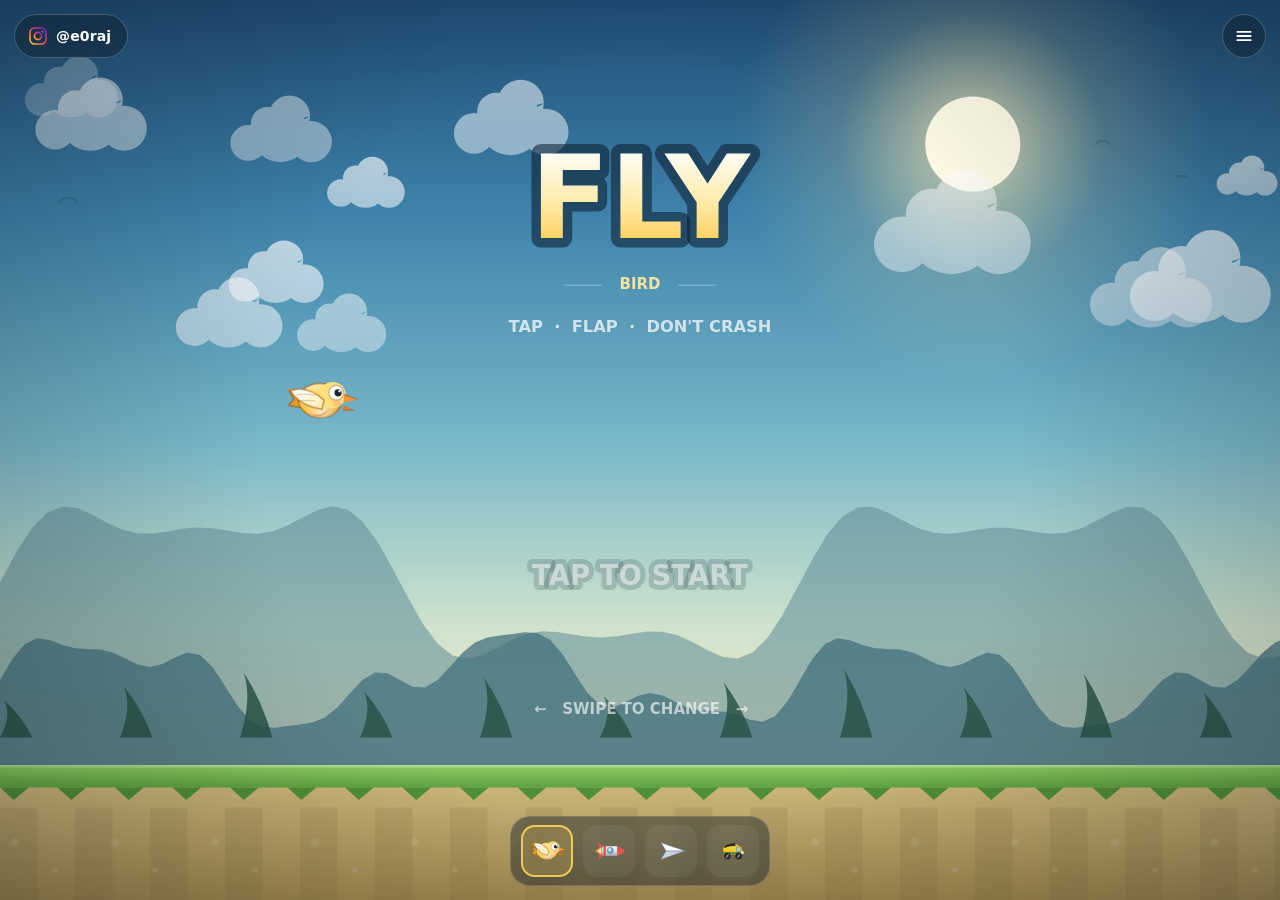
==== commit c29941c1: "fix: tidy title screen, move best score to the corner, drop character shadow" ====
--- a/index.html
+++ b/index.html
@@ -295,6 +295,7 @@
     newBest: false,
     hudScore: 0,
     scorePop: 0,
+    bestY: 74,
     ripples: [],
     popups: [],
     paused: false,
@@ -345,6 +346,20 @@
 
     bird.x = Math.max(108, Math.min(VW * 0.25, 290));
     makeScenery();
+    measureBestChip();
+  }
+
+  // keeps the BEST chip tucked just under the Instagram pill, notch and all
+  function measureBestChip() {
+    let cssBottom = 58;
+    try {
+      const el = document.querySelector ? document.querySelector(".ui.left") : null;
+      if (el && el.getBoundingClientRect) {
+        const r = el.getBoundingClientRect();
+        if (r && r.bottom) cssBottom = r.bottom;
+      }
+    } catch (e) {}
+    G.bestY = (cssBottom + 10) / scale;
   }
 
   /* ---------------------------------------------------------- audio */
@@ -1803,16 +1818,6 @@
     ctx.translate(bird.x, bird.y + bob);
     ctx.rotate(bird.rot * skin.rotMul);
 
-    // ground shadow
-    const distToFloor = (FLOOR_Y - bird.y) / FLOOR_Y;
-    ctx.save();
-    ctx.globalAlpha = 0.15 * (1 - distToFloor * 0.6);
-    ctx.fillStyle = "#000";
-    ctx.beginPath();
-    ctx.ellipse(2, FLOOR_Y - bird.y - 4, 18 * (1 - distToFloor * 0.35), 5.5, 0, 0, Math.PI * 2);
-    ctx.fill();
-    ctx.restore();
-
     ctx.scale(sx, sy);
     drawSkin(ctx, skin.id, {
       phase: bird.wingPhase,
@@ -1874,47 +1879,39 @@
     // wordmark, breathing very slightly
     const breathe = 1 + Math.sin(G.t * 1.5) * 0.012;
     ctx.save();
-    ctx.translate(cx, 172);
+    ctx.translate(cx, 166);
     ctx.scale(breathe, breathe);
-    ctx.font = "900 86px ui-rounded, Segoe UI, system-ui, sans-serif";
+    ctx.font = "900 92px ui-rounded, Segoe UI, system-ui, sans-serif";
     ctx.lineJoin = "round";
-    ctx.lineWidth = 16;
-    ctx.strokeStyle = "rgba(12,30,48,.5)";
+    ctx.lineWidth = 15;
+    ctx.strokeStyle = "rgba(10,26,44,.55)";
     ctx.strokeText("FLY", 0, 0);
-    const tg = ctx.createLinearGradient(0, -44, 0, 42);
+    const tg = ctx.createLinearGradient(0, -48, 0, 46);
     tg.addColorStop(0, "#ffffff");
-    tg.addColorStop(0.55, "#ffe9a3");
-    tg.addColorStop(1, "#ffc53d");
+    tg.addColorStop(0.5, "#ffe9a3");
+    tg.addColorStop(1, "#ffbe2e");
     ctx.fillStyle = tg;
     ctx.fillText("FLY", 0, 0);
     ctx.restore();
 
-    // which character is flying
-    ctx.font = "800 13px ui-rounded, Segoe UI, system-ui, sans-serif";
+    // which character is flying — name between two hairlines
+    ctx.font = "800 12px ui-rounded, Segoe UI, system-ui, sans-serif";
     const label = skin.label;
-    const bw2 = Math.max(104, ctx.measureText(label).width + 44), bh2 = 32;
-    const bx2 = cx - bw2 / 2, by2 = 224 - bh2 / 2;
-    ctx.fillStyle = "rgba(10,26,42,.46)";
-    roundRect(ctx, bx2, by2, bw2, bh2, 16); ctx.fill();
-    ctx.strokeStyle = "rgba(255,255,255,.2)"; ctx.lineWidth = 1.4; ctx.stroke();
-    ctx.fillStyle = "#8ce07a";
-    ctx.beginPath(); ctx.arc(bx2 + 17, by2 + bh2 / 2, 3.2, 0, Math.PI * 2); ctx.fill();
-    ctx.fillStyle = "#ffffff";
-    ctx.fillText(label, bx2 + bw2 / 2 + 8, by2 + bh2 / 2 + 1);
-
-    ctx.font = "700 14px ui-rounded, Segoe UI, system-ui, sans-serif";
-    ctx.fillStyle = "rgba(255,255,255,.78)";
-    ctx.fillText("TAP  ·  FLAP  ·  DON'T CRASH", cx, 272);
-
-    if (G.best > 0) {
-      const bw = 150, bh = 36, bx = cx - bw / 2, by = 296;
-      ctx.fillStyle = "rgba(10,26,42,.42)";
-      roundRect(ctx, bx, by, bw, bh, 18); ctx.fill();
-      ctx.strokeStyle = "rgba(255,255,255,.18)"; ctx.lineWidth = 1.5; ctx.stroke();
-      ctx.fillStyle = "#ffe9a3";
-      ctx.font = "800 15px ui-rounded, Segoe UI, system-ui, sans-serif";
-      ctx.fillText("BEST  " + G.best, cx, by + bh / 2 + 1);
-    }
+    const lw = ctx.measureText(label).width;
+    const ly = 228;
+    ctx.fillStyle = "rgba(255,233,163,.92)";
+    ctx.fillText(label, cx, ly);
+    ctx.strokeStyle = "rgba(255,255,255,.3)";
+    ctx.lineWidth = 1;
+    const inner = lw / 2 + 14, outer = inner + 30;
+    ctx.beginPath();
+    ctx.moveTo(cx - outer, ly); ctx.lineTo(cx - inner, ly);
+    ctx.moveTo(cx + inner, ly); ctx.lineTo(cx + outer, ly);
+    ctx.stroke();
+
+    ctx.font = "700 13px ui-rounded, Segoe UI, system-ui, sans-serif";
+    ctx.fillStyle = "rgba(255,255,255,.72)";
+    ctx.fillText("TAP  ·  FLAP  ·  DON'T CRASH", cx, 262);
 
     const pulse = 0.5 + 0.5 * Math.sin(G.t * 3.2);
     ctx.globalAlpha = 0.45 + pulse * 0.55;
@@ -1923,19 +1920,29 @@
     ctx.lineJoin = "round";
     ctx.lineWidth = 8;
     ctx.strokeStyle = "rgba(14,30,48,.35)";
-    ctx.strokeText("TAP TO START", cx, FLOOR_Y - 168);
-    ctx.fillText("TAP TO START", cx, FLOOR_Y - 168);
+    ctx.strokeText("TAP TO START", cx, FLOOR_Y - 150);
+    ctx.fillText("TAP TO START", cx, FLOOR_Y - 150);
     ctx.globalAlpha = 1;
-
-    ctx.font = "600 12px ui-rounded, Segoe UI, system-ui, sans-serif";
-    ctx.fillStyle = "rgba(255,255,255,.5)";
-    ctx.fillText("SPACE / ↑ / W  ·  M mute  ·  F fullscreen", cx, FLOOR_Y - 140);
 
     // swipe hint, gently nudging left and right
     const nudge = Math.sin(G.t * 2.2) * 4;
     ctx.font = "700 12px ui-rounded, Segoe UI, system-ui, sans-serif";
     ctx.fillStyle = "rgba(255,255,255,.62)";
-    ctx.fillText("←   SWIPE TO CHANGE   →", cx + nudge, FLOOR_Y - 42);
+    ctx.fillText("←   SWIPE TO CHANGE   →", cx + nudge, FLOOR_Y - 44);
+
+    // best score, small, tucked in the top-left corner
+    if (G.best > 0) {
+      const txt = "BEST " + G.best;
+      ctx.font = "800 11px ui-rounded, Segoe UI, system-ui, sans-serif";
+      const bw = ctx.measureText(txt).width + 26;
+      const bx = 16, by = G.bestY || 74, bh = 26;
+      ctx.textAlign = "left";
+      ctx.fillStyle = "rgba(10,26,42,.45)";
+      roundRect(ctx, bx, by, bw, bh, 13); ctx.fill();
+      ctx.strokeStyle = "rgba(255,255,255,.16)"; ctx.lineWidth = 1; ctx.stroke();
+      ctx.fillStyle = "rgba(255,233,163,.92)";
+      ctx.fillText(txt, bx + 13, by + bh / 2 + 1);
+    }
     ctx.restore();
   }
 
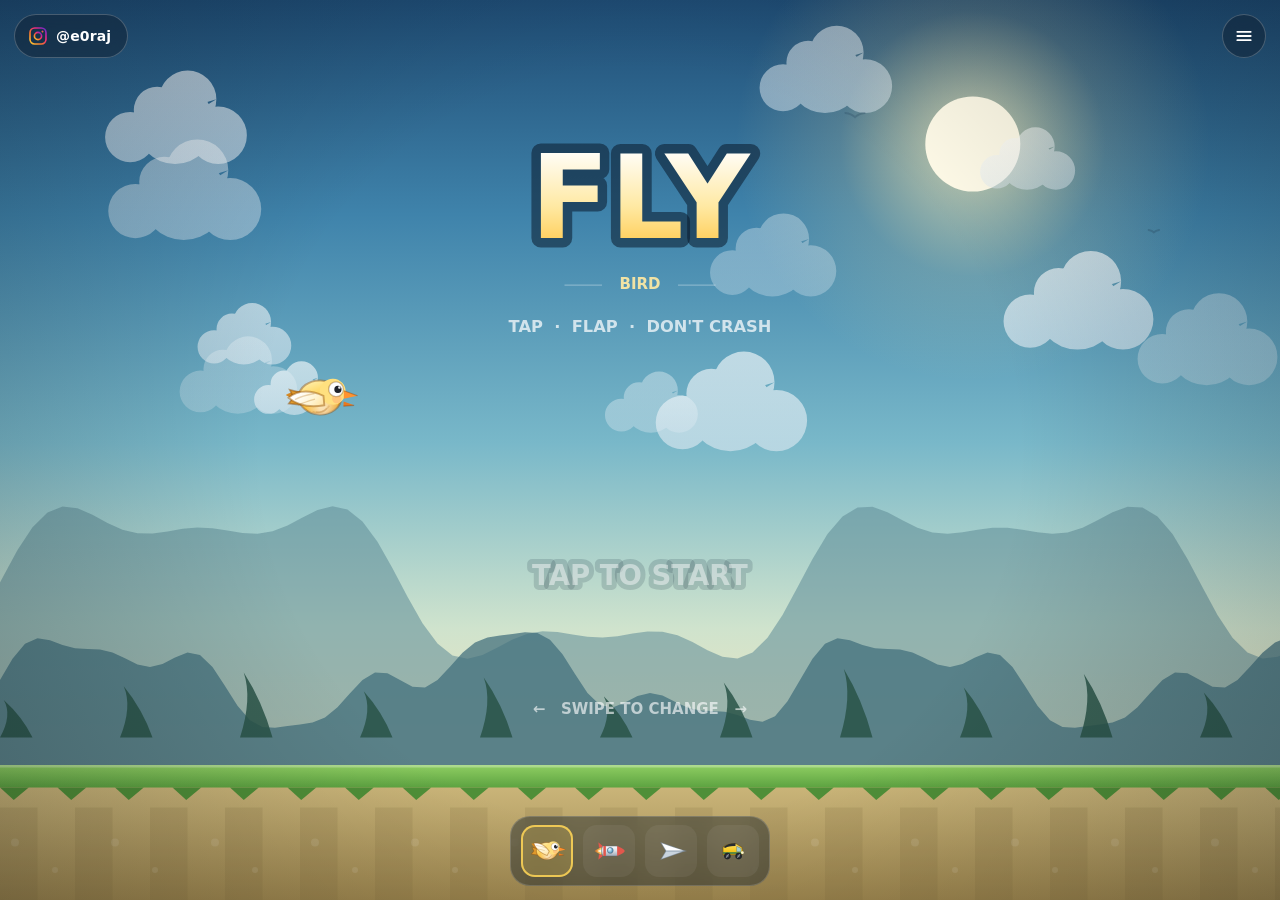
==== commit be5accf6: "feat: scores in the menu, about/how-to/privacy pages, version; drop share button" ====
--- a/index.html
+++ b/index.html
@@ -111,23 +111,64 @@
   .mbtn .val { color: rgba(255,255,255,.5); font-weight: 700; }
   .mbtn.on .val { color: #8ce07a; }
 
-  #shareBtn {
-    position: absolute; z-index: 7; left: 50%;
-    bottom: calc(env(safe-area-inset-bottom, 0px) + 100px);
-    transform: translateX(-50%) translateY(10px);
-    opacity: 0; pointer-events: none;
-    display: inline-flex; align-items: center; gap: 8px;
-    height: 44px; padding: 0 20px; border-radius: 22px;
-    border: 1px solid rgba(255,255,255,.28);
-    background: linear-gradient(135deg, rgba(255,214,87,.95), rgba(255,150,60,.95));
-    color: #2a1a05; font: 800 13px/1 ui-rounded, "Segoe UI", system-ui, sans-serif;
-    letter-spacing: .04em; cursor: pointer;
-    box-shadow: 0 8px 24px rgba(255,170,60,.28);
-    transition: opacity .25s ease, transform .25s ease;
-  }
-  #shareBtn.show { opacity: 1; pointer-events: auto; transform: translateX(-50%) translateY(0); }
-  #shareBtn:active { transform: translateX(-50%) scale(.96); }
-  #shareBtn svg { width: 16px; height: 16px; display: block; }
+  .mhead { display: flex; align-items: baseline; justify-content: space-between; }
+  .mbrand { font: 900 15px/1 ui-rounded, "Segoe UI", system-ui, sans-serif; color: #ffe9a3; letter-spacing: .04em; }
+  .mver { font: 700 9.5px/1 ui-rounded, "Segoe UI", system-ui, sans-serif; color: rgba(255,255,255,.38); letter-spacing: .08em; }
+  .mstats { display: flex; gap: 8px; }
+  .mstats > div {
+    flex: 1; padding: 8px 11px; border-radius: 11px;
+    background: rgba(255,255,255,.06);
+  }
+  .mstats .mlabel { margin-bottom: 4px; }
+  .mstats b { font: 800 15px/1 ui-rounded, "Segoe UI", system-ui, sans-serif; color: #ffffff; }
+  .mlinks { display: flex; flex-direction: column; gap: 6px; }
+  .mlink {
+    width: 100%; display: flex; align-items: center; justify-content: space-between;
+    padding: 10px 12px; border: none; border-radius: 11px; cursor: pointer;
+    background: rgba(255,255,255,.05); color: rgba(255,255,255,.9);
+    font: 700 11.5px/1 ui-rounded, "Segoe UI", system-ui, sans-serif; letter-spacing: .03em;
+    transition: background .16s ease;
+  }
+  .mlink:active { background: rgba(255,255,255,.13); }
+  .mlink span { color: rgba(255,255,255,.35); font-size: 14px; }
+
+  /* pages */
+  #sheet {
+    position: fixed; inset: 0; z-index: 20;
+    display: flex; align-items: flex-end; justify-content: center;
+    background: rgba(4, 10, 20, .55);
+    backdrop-filter: blur(3px); -webkit-backdrop-filter: blur(3px);
+    opacity: 0; pointer-events: none; transition: opacity .22s ease;
+  }
+  #sheet.open { opacity: 1; pointer-events: auto; }
+  .sheet-card {
+    width: min(520px, 100%);
+    max-height: 78vh; overflow-y: auto;
+    margin: 0 10px calc(env(safe-area-inset-bottom, 0px) + 10px);
+    padding: 20px 20px 24px;
+    border-radius: 22px;
+    background: #0f2135;
+    border: 1px solid rgba(255,255,255,.12);
+    box-shadow: 0 -10px 50px rgba(0,0,0,.45);
+    transform: translateY(24px); transition: transform .24s ease;
+    -webkit-overflow-scrolling: touch;
+  }
+  #sheet.open .sheet-card { transform: translateY(0); }
+  .sheet-top { display: flex; align-items: center; justify-content: space-between; margin-bottom: 14px; }
+  .sheet-top h2 { font: 900 19px/1.2 ui-rounded, "Segoe UI", system-ui, sans-serif; color: #ffe9a3; }
+  .sheet-x {
+    width: 34px; height: 34px; flex: 0 0 auto; border-radius: 50%;
+    border: 1px solid rgba(255,255,255,.18); background: rgba(255,255,255,.07);
+    color: #fff; cursor: pointer; display: grid; place-items: center;
+  }
+  .sheet-x svg { width: 15px; height: 15px; }
+  .sheet-body { color: rgba(255,255,255,.82); font-size: 13.5px; line-height: 1.62; }
+  .sheet-body p { margin: 0 0 11px; }
+  .sheet-body p:last-child { margin-bottom: 0; }
+  .sheet-body b { color: #ffffff; }
+  .sheet-body .kv { display: flex; justify-content: space-between; padding: 6px 0; border-bottom: 1px solid rgba(255,255,255,.07); }
+  .sheet-body .kv:last-child { border-bottom: none; }
+  .sheet-body a { color: #8fd0ff; text-decoration: none; }
 
   /* character picker */
   #skins {
@@ -188,26 +229,46 @@
 </div>
 
 <div id="menu" role="menu">
+  <div class="mhead">
+    <span class="mbrand">FLY</span>
+    <span class="mver" id="verTxt">v1.0.0</span>
+  </div>
+
+  <div class="mstats">
+    <div><span class="mlabel">BEST</span><b id="statBest">0</b></div>
+    <div><span class="mlabel">TOP 5</span><b id="statTop">0</b></div>
+  </div>
+
   <div>
     <span class="mlabel">DIFFICULTY</span>
     <div class="seg" id="segModes"></div>
   </div>
-  <div>
-    <span class="mlabel">GAME</span>
-    <button class="mbtn" id="pauseBtn"><span id="pauseTxt">Pause</span><span class="val" id="pauseVal">RUNNING</span></button>
-  </div>
+
   <div>
     <span class="mlabel">SOUND</span>
     <button class="mbtn on" id="soundBtn"><span>Sound effects</span><span class="val" id="soundVal">ON</span></button>
   </div>
+
+  <div class="mlinks">
+    <button class="mlink" data-page="howto">How to play<span>›</span></button>
+    <button class="mlink" data-page="about">About<span>›</span></button>
+    <button class="mlink" data-page="privacy">Privacy<span>›</span></button>
+  </div>
 </div>
 
+<div id="sheet" aria-hidden="true">
+  <div class="sheet-card" role="dialog" aria-modal="true">
+    <div class="sheet-top">
+      <h2 id="sheetTitle"></h2>
+      <button class="sheet-x" id="sheetClose" aria-label="Close">
+        <svg viewBox="0 0 24 24" fill="none" stroke="currentColor" stroke-width="2.4" stroke-linecap="round"><path d="m6 6 12 12"/><path d="m18 6-12 12"/></svg>
+      </button>
+    </div>
+    <div class="sheet-body" id="sheetBody"></div>
+  </div>
+</div>
+
 <div id="skins"></div>
-
-<button id="shareBtn" aria-label="Share your score">
-  <svg viewBox="0 0 24 24" fill="none" stroke="currentColor" stroke-width="2.2" stroke-linecap="round" stroke-linejoin="round"><path d="M12 16V4"/><path d="m7 9 5-5 5 5"/><path d="M5 15v3a2 2 0 0 0 2 2h10a2 2 0 0 0 2-2v-3"/></svg>
-  SHARE SCORE
-</button>
 
 <script>
 (() => {
@@ -646,6 +707,7 @@
     G.top.sort((a, b) => b.s - a.s);
     G.top = G.top.slice(0, 5);
     try { localStorage.setItem("fly_top5", JSON.stringify(G.top)); } catch (e) {}
+    syncStats();
   }
 
   function confetti() {
@@ -700,7 +762,7 @@
     press.y = typeof e.clientY === "number" ? e.clientY : 0;
     if (menuJustClosed) { menuJustClosed = false; return; }
     if (menuOpen) { setMenu(false); return; }
-    if (G.paused) { G.paused = false; syncPauseUI(); return; }
+    if (G.paused) { G.paused = false; return; }
     if (G.state === "play") {
       flap();
       addRipple(e);
@@ -750,21 +812,27 @@
     if (document.hidden && G.state === "play") { G.state = "ready"; reset(); }
   });
 
-  /* ---------------------------------------------------------- buttons */
+  /* ---------------------------------------------------------- menu */
+  const VERSION = "1.1.0";
   const skinsBar = document.getElementById("skins");
-  const shareBtn = document.getElementById("shareBtn");
   const menuBtn = document.getElementById("menuBtn");
   const menu = document.getElementById("menu");
   const segModes = document.getElementById("segModes");
-  const pauseBtn = document.getElementById("pauseBtn");
-  const pauseTxt = document.getElementById("pauseTxt");
-  const pauseVal = document.getElementById("pauseVal");
   const soundBtn = document.getElementById("soundBtn");
   const soundVal = document.getElementById("soundVal");
+  const statBest = document.getElementById("statBest");
+  const statTop = document.getElementById("statTop");
+  const verTxt = document.getElementById("verTxt");
+  const sheet = document.getElementById("sheet");
+  const sheetTitle = document.getElementById("sheetTitle");
+  const sheetBody = document.getElementById("sheetBody");
+  const sheetClose = document.getElementById("sheetClose");
 
   let menuOpen = false;
   let menuJustClosed = false;
   const modeBtns = [];
+
+  if (verTxt) verTxt.textContent = "v" + VERSION;
 
   MODES.forEach((m, i) => {
     const b = document.createElement("button");
@@ -804,10 +872,9 @@
   soundBtn.addEventListener("click", (e) => { e.stopPropagation(); toggleSound(); });
   syncSoundUI();
 
-  function syncPauseUI() {
-    pauseTxt.textContent = G.paused ? "Resume" : "Pause";
-    pauseVal.textContent = G.paused ? "PAUSED" : "RUNNING";
-    pauseBtn.classList.toggle("on", !G.paused);
+  function syncStats() {
+    if (statBest) statBest.textContent = String(G.best);
+    if (statTop) statTop.textContent = String(G.top.length ? G.top[0].s : 0);
   }
 
   function togglePause() {
@@ -815,9 +882,66 @@
     G.paused = !G.paused;
     press.active = false;
     if (G.paused) initAudio();
-    syncPauseUI();
-  }
-  pauseBtn.addEventListener("click", (e) => { e.stopPropagation(); togglePause(); });
+  }
+
+  /* ---------------------------------------------------------- pages */
+  const PAGES = {
+    howto: {
+      title: "How to play",
+      body:
+        "<p>Tap anywhere to lift. Every tap gives a small push up and gravity pulls you gently back down, so a tap about once a second keeps you level.</p>" +
+        "<p>Fly through the gaps between the pipes. Touch a pipe or the ground and the run ends.</p>" +
+        "<p><b>Perfect gap</b> — thread a pipe dead centre for two points and a chime.</p>" +
+        "<p><b>Characters</b> — swipe left or right on the start screen, or tap a portrait at the bottom. All four fly on exactly the same physics.</p>" +
+        "<p><b>Difficulty</b> — CHILL, NORMAL and INSANE sit in this menu. Opening the menu mid-flight pauses the game.</p>",
+    },
+    about: {
+      title: "About",
+      body:
+        "<p><b>Fly</b> is a tiny arcade game that lives in one HTML file — no engine, no libraries, no image or audio assets. Every character, cloud, pipe and sound is drawn or generated in code.</p>" +
+        "<div class=\"kv\"><span>Version</span><b>v" + "1.1.0" + "</b></div>" +
+        "<div class=\"kv\"><span>Made by</span><b>@e0raj</b></div>" +
+        "<div class=\"kv\"><span>Instagram</span><b><a href=\"https://instagram.com/e0raj\" target=\"_blank\" rel=\"noopener noreferrer\">instagram.com/e0raj</a></b></div>" +
+        "<div class=\"kv\"><span>Source</span><b><a href=\"https://github.com/e0raj/fly-game\" target=\"_blank\" rel=\"noopener noreferrer\">github.com/e0raj/fly-game</a></b></div>",
+    },
+    privacy: {
+      title: "Privacy",
+      body:
+        "<p>Nothing leaves your device. This game has no accounts, no analytics, no advertising and no server.</p>" +
+        "<p>It keeps a few small preferences in your browser's local storage: your best score, your top five scores, and your character, difficulty and sound choices. That data never leaves the page, and clearing your browser data removes it.</p>" +
+        "<p>The only links out are to Instagram and GitHub, which open in a new tab when you tap them.</p>",
+    },
+  };
+
+  function openSheet(key) {
+    const p = PAGES[key];
+    if (!p || !sheet) return;
+    sheetTitle.textContent = p.title;
+    sheetBody.innerHTML = p.body;
+    sheet.classList.add("open");
+    sheet.setAttribute("aria-hidden", "false");
+    setMenu(false);
+    initAudio();
+    sfxTick();
+  }
+
+  function closeSheet() {
+    if (!sheet) return;
+    sheet.classList.remove("open");
+    sheet.setAttribute("aria-hidden", "true");
+  }
+
+  if (sheetClose) sheetClose.addEventListener("click", (e) => { e.stopPropagation(); closeSheet(); });
+  if (sheet) sheet.addEventListener("click", (e) => { if (e.target === sheet) closeSheet(); });
+
+  const linkEls = document.querySelectorAll ? document.querySelectorAll(".mlink") : [];
+  Array.prototype.forEach.call(linkEls, (el) => {
+    el.addEventListener("pointerdown", (e) => e.stopPropagation());
+    el.addEventListener("click", (e) => {
+      e.stopPropagation();
+      openSheet(el.getAttribute("data-page"));
+    });
+  });
 
   function setMenu(open) {
     menuOpen = open;
@@ -826,8 +950,8 @@
     menuBtn.setAttribute("aria-expanded", open ? "true" : "false");
     if (open) {
       syncModeUI();
-      syncPauseUI();
       syncSoundUI();
+      syncStats();
       if (G.state === "play" && !G.paused) togglePause();
     }
   }
@@ -844,98 +968,7 @@
   }, true);
 
   syncModeUI();
-  syncPauseUI();
-
-  function syncShareVisibility() {
-    if (shareBtn) shareBtn.classList.toggle("show", G.state === "over");
-  }
-
-  /* Draw a 1080x1350 score card, then share it (or download it). */
-  function buildShareCard() {
-    const CW = 1080, CH = 1350;
-    const c = document.createElement("canvas");
-    c.width = CW; c.height = CH;
-    const g = c.getContext("2d");
-
-    const bg = g.createLinearGradient(0, 0, 0, CH);
-    bg.addColorStop(0, "#123a5c");
-    bg.addColorStop(0.5, "#2f7595");
-    bg.addColorStop(1, "#f0d9a0");
-    g.fillStyle = bg; g.fillRect(0, 0, CW, CH);
-
-    const halo = g.createRadialGradient(760, 300, 10, 760, 300, 340);
-    halo.addColorStop(0, "rgba(255,250,220,.95)");
-    halo.addColorStop(1, "rgba(255,240,190,0)");
-    g.fillStyle = halo; g.beginPath(); g.arc(760, 300, 340, 0, Math.PI * 2); g.fill();
-
-    g.textAlign = "center";
-    g.textBaseline = "middle";
-
-    g.fillStyle = "rgba(10,30,50,.35)";
-    g.font = "900 128px ui-rounded, Segoe UI, system-ui, sans-serif";
-    g.fillText("FLY", CW / 2 + 5, 175);
-    g.fillStyle = "#ffffff";
-    g.fillText("FLY", CW / 2, 170);
-
-    g.save();
-    g.translate(CW / 2, 430);
-    g.scale(6.4, 6.4);
-    drawSkin(g, SKINS[G.skin].id, { phase: 1.1, boost: 0, blink: 0, vy: 0, tail: 0 });
-    g.restore();
-
-    g.font = "800 42px ui-rounded, Segoe UI, system-ui, sans-serif";
-    g.fillStyle = "rgba(255,255,255,.8)";
-    g.fillText("SCORE", CW / 2, 640);
-
-    g.font = "900 250px ui-rounded, Segoe UI, system-ui, sans-serif";
-    g.fillStyle = "#ffffff";
-    g.fillText(String(G.score), CW / 2, 800);
-
-    g.font = "800 46px ui-rounded, Segoe UI, system-ui, sans-serif";
-    g.fillStyle = "#ffe9a3";
-    g.fillText("BEST " + G.best, CW / 2, 960);
-
-    g.fillStyle = "rgba(255,255,255,.22)";
-    g.fillRect(CW / 2 - 200, 1030, 400, 2);
-
-    g.font = "800 52px ui-rounded, Segoe UI, system-ui, sans-serif";
-    g.fillStyle = "#ffffff";
-    g.fillText("@e0raj", CW / 2, 1120);
-
-    g.font = "600 30px ui-rounded, Segoe UI, system-ui, sans-serif";
-    g.fillStyle = "rgba(255,255,255,.6)";
-    g.fillText("fly-game", CW / 2, 1178);
-
-    return c;
-  }
-
-  function shareScore() {
-    initAudio();
-    sfxScore(0);
-    const canvas = buildShareCard();
-    const save = (blob) => {
-      if (!blob) return;
-      try {
-        const file = typeof File === "function" ? new File([blob], "fly-score.png", { type: "image/png" }) : null;
-        if (file && navigator.canShare && navigator.canShare({ files: [file] })) {
-          navigator.share({ files: [file], title: "Fly", text: "I scored " + G.score + " in Fly" })
-            .catch(() => {});
-          return;
-        }
-      } catch (err) {}
-      const url = URL.createObjectURL(blob);
-      const a = document.createElement("a");
-      a.href = url;
-      a.download = "fly-score-" + G.score + ".png";
-      if (document.body) document.body.appendChild(a);
-      a.click();
-      if (a.remove) a.remove();
-      setTimeout(() => URL.revokeObjectURL(url), 5000);
-    };
-    if (canvas.toBlob) canvas.toBlob(save, "image/png");
-  }
-
-  shareBtn.addEventListener("click", (e) => { e.stopPropagation(); shareScore(); });
+  syncStats();
 
   window.addEventListener("resize", resize);
   window.addEventListener("orientationchange", () => setTimeout(resize, 150));
@@ -997,7 +1030,7 @@
   }
 
   function syncPickerVisibility() {
-    const show = G.state === "ready" || G.state === "over";
+    const show = G.state === "ready";
     skinsBar.classList.toggle("hidden", !show);
   }
 
@@ -1930,19 +1963,6 @@
     ctx.fillStyle = "rgba(255,255,255,.62)";
     ctx.fillText("←   SWIPE TO CHANGE   →", cx + nudge, FLOOR_Y - 44);
 
-    // best score, small, tucked in the top-left corner
-    if (G.best > 0) {
-      const txt = "BEST " + G.best;
-      ctx.font = "800 11px ui-rounded, Segoe UI, system-ui, sans-serif";
-      const bw = ctx.measureText(txt).width + 26;
-      const bx = 16, by = G.bestY || 74, bh = 26;
-      ctx.textAlign = "left";
-      ctx.fillStyle = "rgba(10,26,42,.45)";
-      roundRect(ctx, bx, by, bw, bh, 13); ctx.fill();
-      ctx.strokeStyle = "rgba(255,255,255,.16)"; ctx.lineWidth = 1; ctx.stroke();
-      ctx.fillStyle = "rgba(255,233,163,.92)";
-      ctx.fillText(txt, bx + 13, by + bh / 2 + 1);
-    }
     ctx.restore();
   }
 
@@ -2153,7 +2173,6 @@
     if (lastPickerState !== G.state) {
       lastPickerState = G.state;
       syncPickerVisibility();
-      syncShareVisibility();
     }
 
     render();
@@ -2164,7 +2183,6 @@
   resize();
   reset();
   syncPickerVisibility();
-  syncShareVisibility();
   requestAnimationFrame(frame);
 })();
 </script>
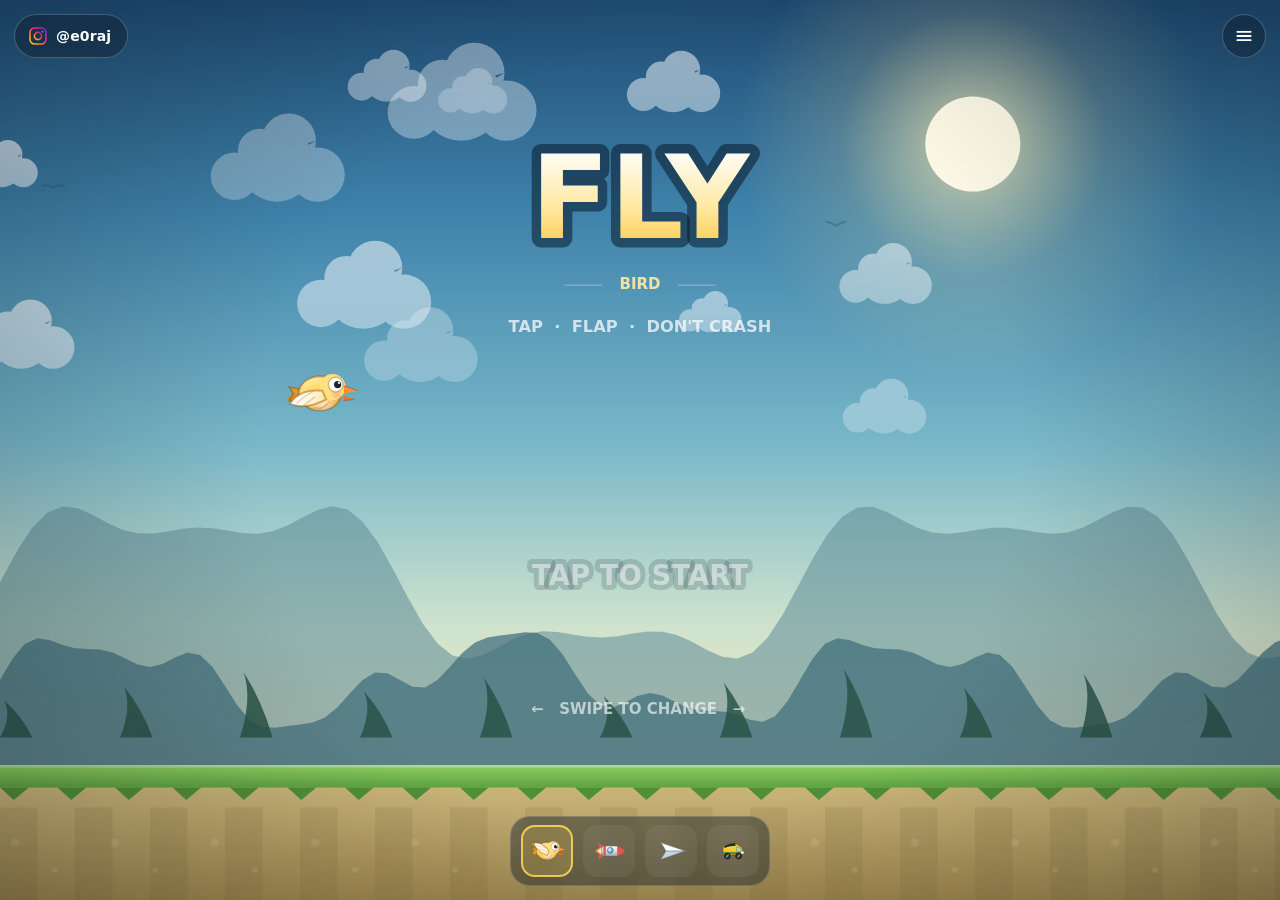
==== commit 764891e3: "feat: menu links to real pages" ====
--- a/index.html
+++ b/index.html
@@ -126,49 +126,12 @@
     width: 100%; display: flex; align-items: center; justify-content: space-between;
     padding: 10px 12px; border: none; border-radius: 11px; cursor: pointer;
     background: rgba(255,255,255,.05); color: rgba(255,255,255,.9);
+    text-decoration: none; -webkit-tap-highlight-color: transparent;
     font: 700 11.5px/1 ui-rounded, "Segoe UI", system-ui, sans-serif; letter-spacing: .03em;
     transition: background .16s ease;
   }
   .mlink:active { background: rgba(255,255,255,.13); }
   .mlink span { color: rgba(255,255,255,.35); font-size: 14px; }
-
-  /* pages */
-  #sheet {
-    position: fixed; inset: 0; z-index: 20;
-    display: flex; align-items: flex-end; justify-content: center;
-    background: rgba(4, 10, 20, .55);
-    backdrop-filter: blur(3px); -webkit-backdrop-filter: blur(3px);
-    opacity: 0; pointer-events: none; transition: opacity .22s ease;
-  }
-  #sheet.open { opacity: 1; pointer-events: auto; }
-  .sheet-card {
-    width: min(520px, 100%);
-    max-height: 78vh; overflow-y: auto;
-    margin: 0 10px calc(env(safe-area-inset-bottom, 0px) + 10px);
-    padding: 20px 20px 24px;
-    border-radius: 22px;
-    background: #0f2135;
-    border: 1px solid rgba(255,255,255,.12);
-    box-shadow: 0 -10px 50px rgba(0,0,0,.45);
-    transform: translateY(24px); transition: transform .24s ease;
-    -webkit-overflow-scrolling: touch;
-  }
-  #sheet.open .sheet-card { transform: translateY(0); }
-  .sheet-top { display: flex; align-items: center; justify-content: space-between; margin-bottom: 14px; }
-  .sheet-top h2 { font: 900 19px/1.2 ui-rounded, "Segoe UI", system-ui, sans-serif; color: #ffe9a3; }
-  .sheet-x {
-    width: 34px; height: 34px; flex: 0 0 auto; border-radius: 50%;
-    border: 1px solid rgba(255,255,255,.18); background: rgba(255,255,255,.07);
-    color: #fff; cursor: pointer; display: grid; place-items: center;
-  }
-  .sheet-x svg { width: 15px; height: 15px; }
-  .sheet-body { color: rgba(255,255,255,.82); font-size: 13.5px; line-height: 1.62; }
-  .sheet-body p { margin: 0 0 11px; }
-  .sheet-body p:last-child { margin-bottom: 0; }
-  .sheet-body b { color: #ffffff; }
-  .sheet-body .kv { display: flex; justify-content: space-between; padding: 6px 0; border-bottom: 1px solid rgba(255,255,255,.07); }
-  .sheet-body .kv:last-child { border-bottom: none; }
-  .sheet-body a { color: #8fd0ff; text-decoration: none; }
 
   /* character picker */
   #skins {
@@ -250,21 +213,9 @@
   </div>
 
   <div class="mlinks">
-    <button class="mlink" data-page="howto">How to play<span>›</span></button>
-    <button class="mlink" data-page="about">About<span>›</span></button>
-    <button class="mlink" data-page="privacy">Privacy<span>›</span></button>
-  </div>
-</div>
-
-<div id="sheet" aria-hidden="true">
-  <div class="sheet-card" role="dialog" aria-modal="true">
-    <div class="sheet-top">
-      <h2 id="sheetTitle"></h2>
-      <button class="sheet-x" id="sheetClose" aria-label="Close">
-        <svg viewBox="0 0 24 24" fill="none" stroke="currentColor" stroke-width="2.4" stroke-linecap="round"><path d="m6 6 12 12"/><path d="m18 6-12 12"/></svg>
-      </button>
-    </div>
-    <div class="sheet-body" id="sheetBody"></div>
+    <a class="mlink" href="how-to-play.html">How to play<span>›</span></a>
+    <a class="mlink" href="about.html">About<span>›</span></a>
+    <a class="mlink" href="privacy.html">Privacy<span>›</span></a>
   </div>
 </div>
 
@@ -823,10 +774,6 @@
   const statBest = document.getElementById("statBest");
   const statTop = document.getElementById("statTop");
   const verTxt = document.getElementById("verTxt");
-  const sheet = document.getElementById("sheet");
-  const sheetTitle = document.getElementById("sheetTitle");
-  const sheetBody = document.getElementById("sheetBody");
-  const sheetClose = document.getElementById("sheetClose");
 
   let menuOpen = false;
   let menuJustClosed = false;
@@ -883,65 +830,6 @@
     press.active = false;
     if (G.paused) initAudio();
   }
-
-  /* ---------------------------------------------------------- pages */
-  const PAGES = {
-    howto: {
-      title: "How to play",
-      body:
-        "<p>Tap anywhere to lift. Every tap gives a small push up and gravity pulls you gently back down, so a tap about once a second keeps you level.</p>" +
-        "<p>Fly through the gaps between the pipes. Touch a pipe or the ground and the run ends.</p>" +
-        "<p><b>Perfect gap</b> — thread a pipe dead centre for two points and a chime.</p>" +
-        "<p><b>Characters</b> — swipe left or right on the start screen, or tap a portrait at the bottom. All four fly on exactly the same physics.</p>" +
-        "<p><b>Difficulty</b> — CHILL, NORMAL and INSANE sit in this menu. Opening the menu mid-flight pauses the game.</p>",
-    },
-    about: {
-      title: "About",
-      body:
-        "<p><b>Fly</b> is a tiny arcade game that lives in one HTML file — no engine, no libraries, no image or audio assets. Every character, cloud, pipe and sound is drawn or generated in code.</p>" +
-        "<div class=\"kv\"><span>Version</span><b>v" + "1.1.0" + "</b></div>" +
-        "<div class=\"kv\"><span>Made by</span><b>@e0raj</b></div>" +
-        "<div class=\"kv\"><span>Instagram</span><b><a href=\"https://instagram.com/e0raj\" target=\"_blank\" rel=\"noopener noreferrer\">instagram.com/e0raj</a></b></div>" +
-        "<div class=\"kv\"><span>Source</span><b><a href=\"https://github.com/e0raj/fly-game\" target=\"_blank\" rel=\"noopener noreferrer\">github.com/e0raj/fly-game</a></b></div>",
-    },
-    privacy: {
-      title: "Privacy",
-      body:
-        "<p>Nothing leaves your device. This game has no accounts, no analytics, no advertising and no server.</p>" +
-        "<p>It keeps a few small preferences in your browser's local storage: your best score, your top five scores, and your character, difficulty and sound choices. That data never leaves the page, and clearing your browser data removes it.</p>" +
-        "<p>The only links out are to Instagram and GitHub, which open in a new tab when you tap them.</p>",
-    },
-  };
-
-  function openSheet(key) {
-    const p = PAGES[key];
-    if (!p || !sheet) return;
-    sheetTitle.textContent = p.title;
-    sheetBody.innerHTML = p.body;
-    sheet.classList.add("open");
-    sheet.setAttribute("aria-hidden", "false");
-    setMenu(false);
-    initAudio();
-    sfxTick();
-  }
-
-  function closeSheet() {
-    if (!sheet) return;
-    sheet.classList.remove("open");
-    sheet.setAttribute("aria-hidden", "true");
-  }
-
-  if (sheetClose) sheetClose.addEventListener("click", (e) => { e.stopPropagation(); closeSheet(); });
-  if (sheet) sheet.addEventListener("click", (e) => { if (e.target === sheet) closeSheet(); });
-
-  const linkEls = document.querySelectorAll ? document.querySelectorAll(".mlink") : [];
-  Array.prototype.forEach.call(linkEls, (el) => {
-    el.addEventListener("pointerdown", (e) => e.stopPropagation());
-    el.addEventListener("click", (e) => {
-      e.stopPropagation();
-      openSheet(el.getAttribute("data-page"));
-    });
-  });
 
   function setMenu(open) {
     menuOpen = open;
